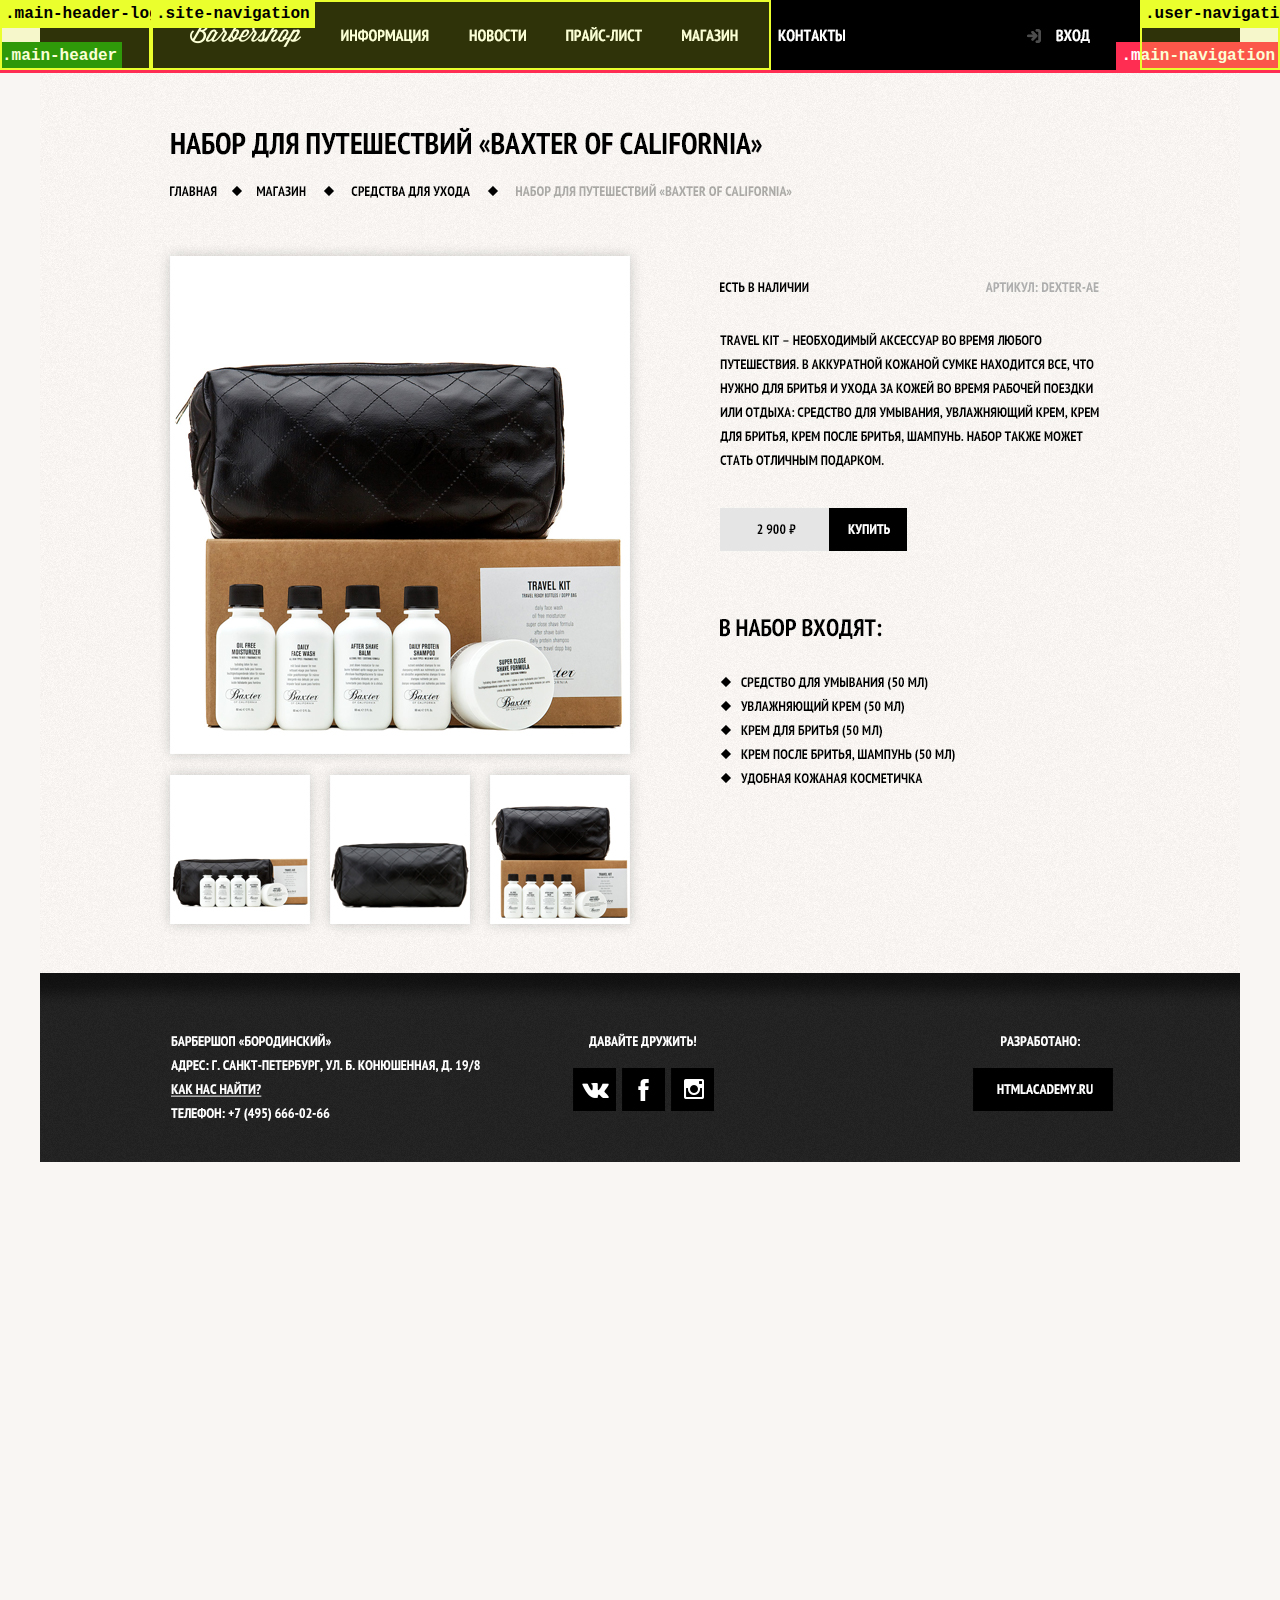
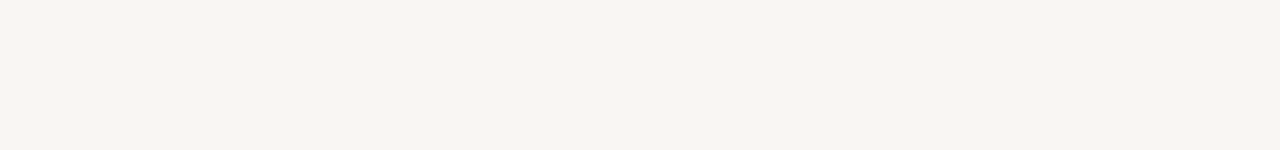
==== catalog-item.html @ 0b2a6f4a "Подготовил страницу товара для построения сетки" ====
<!DOCTYPE html>
<html lang="ru">

<head>
  <meta charset="utf-8">
  <title>Барбершоп «Бородинский»</title>
  <link href="https://fonts.googleapis.com/css?family=PT+Sans+Narrow:400,700&amp;subset=latin,cyrillic" rel="stylesheet">
  <link rel="stylesheet" href="css/normalize.css">
  <link rel="stylesheet" href="css/outline.css">
  <link rel="stylesheet" href="css/style.css">
</head>

<body class="inner-page">
  <header class="main-header">
    <nav class="main-navigation">
      <a class="main-header-logo" href="index.html">
        <!-- <img src="img/logo.svg" alt="Логотип барбершопа «Бородинский»" width="111"
          height="24"> -->
      </a>
      <ul class="site-navigation">
        <!-- <li>
          <a href="info.html">Информация</a>
        </li>
        <li>
          <a href="news.html">Новости</a>
        </li>
        <li>
          <a href="price.html">Прайс-лист</a>
        </li>
        <li class="site-navigation-current">
          <a href="catalog.html">Магазин</a>
        </li>
        <li>
          <a href="contacts.html">Контакты</a>
        </li> -->
      </ul>
      <ul class="user-navigation">
        <!-- <li class="login-link">
          <a class="login-link" href="login.html">Вход</a>
        </li> -->
      </ul>
    </nav>
  </header>

  <!-- <main class="container">
    <h1 class="page-title">
      Набор для путешествий «Baxter of California»
    </h1>

    <ul class="breadcrumbs">
      <li>
        <a href="index.html">Главная</a>
      </li>
      <li>
        <a href="#">Магазин</a>
      </li>
      <li>
        <a href="#">Средства для ухода</a>
      </li>
      <li class="breadcrumbs-current">Набор для путешествий «Baxter of California»</li>
    </ul>

    <section class="product-photos">
      <h2 class="visually-hidden">Изображения товара</h2>
      <p class="product-photo-full">
        <img src="img/product-big.jpg" alt="Фото всего набора" width="460" height="498">
      </p>
      <ul class="product-photo-preview">
        <li>
          <img src="img/product-small-1.jpg" alt="Фото в анфас" width="140" height="149">
        </li>
        <li>
          <img src="img/product-small-2.jpg" alt="Фото в профиль" width="140" height="149">
        </li>
        <li>
          <img src="img/product-small-3.jpg" alt="Фото отдельной части" width="140" height="149">
        </li>
      </ul>
    </section>

    <section class="product-info">
      <h2 class="visually-hidden">Описание товара</h2>
      <p class="product-availability">Есть в наличии</p>
      <p class="product-article">Артикул: Dexter-ae</p>
      <p class="product-text">
        Travel Kit – необходимый аксессуар во время любого путешествия. В аккуратной
        кожаной сумке находится все, что нужно для бритья и ухода за кожей во время
        рабочей поездки или отдыха: средство для умывания, увлажняющий крем, крем
        для бритья, крем после бритья, шампунь. Набор также может стать отличным
        подарком.
      </p>
      <p class="product-price">
        <b>2 900 р</b>
        <a class="button" href="#">Купить</a>
      </p>
      <h3>В набор входят:</h3>
      <ul>
        <li>Средство для умывания (50 мл)</li>
        <li>Увлажняющий крем (50 мл)</li>
        <li>Крем для бритья (50 мл)</li>
        <li>Крем после бритья, шампунь (50 мл)</li>
        <li>Удобная кожаная косметичка</li>
      </ul>
    </section>
  </main> -->

  <!-- <footer class="main-footer">
    <p class="footer-contacts">
      Барбершоп «Бородинский»
      <br> Адрес: г. Санкт-Петербург, Б. Конюшенная, д. 19/8
      <br>
      <a href="map.html">Как нас найти?</a>
      <br> Телефон: +7 (812) 666-02-66
    </p>
    <div class="footer-social">
      <b>Давайте дружить!</b>
      <ul>
        <li>
          <a class="social-button" href="#">Вконтакте</a>
        </li>
        <li>
          <a class="social-button" href="#">Фейсбук</a>
        </li>
        <li>
          <a class="social-button" href="#">Инстаграм</a>
        </li>
      </ul>
    </div>
    <p class="footer-copyright">
      <b>Разработано:</b>
      <a class="button" href="https://htmlacademy.ru">HTML Academy</a>
    </p>
  </footer> -->

  <!-- <section class="modal modal-login">
    <h2>Личный кабинет</h2>
    <p>Введите свой логин и пароль.</p>
    <form class="login-form" action="https://echo.htmlacademy.ru" method="post">
      <p>
        <label class="visually-hidden" for="user-login">Логин</label>
        <input class="login-icon-user" id="user-login" type="text" name="login" placeholder="Логин">
      </p>
      <p>
        <label class="visually-hidden" for="user-password">Пароль</label>
        <input class="login-icon-password" id="user-password" type="password" name="password" placeholder="Пароль">
      </p>
      <p class="login-password-info">
        <label>
          <input class="visually-hidden" type="checkbox" name="remember">
          <span class="checkbox-indicator"></span>
          Запомните меня
        </label>
        <a class="restore" href="#">Я забыл пароль!</a>
      </p>
      <button class="button" type="submit">Войти</button>
    </form>
    <button class="modal-close" type="button">Закрыть</button>
  </section> -->
</body>

</html>
---- css/outline.css ----
/*======================================
 Системное оформление - не изменять
=======================================*/

body {
  padding: 3px;
}

body > *,
body > * > *,
body > * > * > *,
body > * > * > * > *,
body > * > * > * > * > * {
  position: relative;
}

body > *::before,
body > * > *::before,
body > * > * > *::before,
body > * > * > * > *::before,
body > * > * > * > * > *::before {
  content: "";
  position: absolute;

  height: 24px;
  padding: 2px 5px;

  font-weight: bold;
  font-size: 16px;
  line-height: 24px;
  text-transform: lowercase;
  font-family: "Courier New", monotype;
  white-space: nowrap;
}

body > *::before {
  top: -3px;
  left: -3px;
}

body > * > *::before {
  top: -3px;
  left: -3px;
}

body > * > * > *::before {
  top: 0;
  left: 0;
}

body > * > * > * > *::before {
  top: 0;
  left: 0;
}

body > * > * > * > * > *::before {
  top: 0;
  left: 0;
}

body > * {
  background: rgba(0, 128, 0, 0.2);
  box-shadow: 0 0 0 3px green;
}

body > *::before {
  color: white;

  background: green;
}

body > * > * {
  background: rgba(255, 45, 82, 0.2);
  box-shadow: 0 0 0 3px rgb(255, 45, 82);
}

body > * > *::before {
  color: white;

  background: rgb(255, 45, 82);
}

body > * > * > * {
  background: rgba(234, 255, 45, 0.2);
  box-shadow: inset 0 0 0 2px rgb(234, 255, 45);
}

body > * > * > *::before {
  color: black;

  background: rgb(234, 255, 45);
}

body > * > * > * > * {
  background: rgba(0, 0, 255, 0.2);
  box-shadow: inset 0 0 0 2px blue;
}

body > * > * > * > *::before {
  color: white;

  background: blue;
}

body > * > * > * > * > * {
  background: rgba(128, 0, 128, 0.2);
  box-shadow: inset 0 0 0 2px purple;
}

body > * > * > * > * > *::before {
  color: white;

  background: purple;
}

.main-header::before {
  content: ".main-header";
  top: auto;
  bottom: 0;
}

.container::before {
  content: ".container";
}

main.container::before {
  content: ".container";
  top: -28px;
}

.main-header .container::before {
  top: auto;
  bottom: -28px;
}

.main-navigation::before {
  content: ".main-navigation";
  top: auto;
  left: auto;
  bottom: 0;
  right: 0;
}

.main-navigation-wrapper::before {
  content: ".main-navigation-wrapper";
}

.site-navigation::before {
  content: ".site-navigation";
}

.user-navigation::before {
  content: ".user-navigation";
}

.main-header-logo::before {
  content: ".main-header-logo";
}

.features::before {
  content: ".features";
}

.features-list::before {
  content: ".features-list";
}

.feature-item::before {
  content: ".feature-item";
  top: auto;
  bottom: 0;
}

.index-columns::before {
  content: ".index-columns";
}

.news::before {
  content: ".news";
}

.gallery::before {
  content: ".gallery";
}

.contacts::before {
  content: ".contacts";
}

.appointment::before {
  content: ".appointment";
}

.main-footer::before {
  content: ".main-footer";
}

.main-footer .container::before {
  top: -28px;
}

.footer-contacts::before {
  content: ".footer-contacts";
}

.footer-social::before {
  content: ".footer-social";
}

.footer-copyright::before {
  content: ".footer-copyright";
}

.breadcrumbs::before {
  content: ".breadcrumbs";
}

.page-title::before {
  content: ".page-title";
}

.catalog-columns::before {
  content: ".catalog-columns";
  top: -28px;
}

.filters::before {
  content: ".filters";
}

.catalog::before {
  content: '.catalog';
}

.catalog-list::before {
  content: ".catalog-list";
}

.catalog-item::before {
  content: ".catalog-item";
  top: auto;
  bottom: 0;
}

.pagination-list::before {
  content: ".pagination-list";
}

.product-photos::before {
  content: ".product-photos";
}

.product-info::before {
  content: ".product-info";
}
---- css/style.css ----
/* 1 базовая стилизация */

/* 1.1 общие стили */

body {
  margin: 0;
  padding: 0;

  font-weight: 700;
  font-size: 14px;
  line-height: 24px;
  font-family: "PT Sans Narrow", Arial, sans-serif;
  color: #ffffff;
  text-transform: uppercase;

  background-color: #000000;
  background-image: url("../img/bg-index.jpg");
  background-repeat: no-repeat;
  background-position: top center;
}

.inner-page {
  color: #000000;

  background-color: #f9f6f3;
  background-image: url("../img/bg-section.jpg");
  background-repeat: repeat;
  background-position: 0 0;
}

a {
  text-decoration: none;
}

.button {
  font: inherit;
  vertical-align: middle;
  text-align: center;
  color: #ffffff;
  text-transform: uppercase;

  background-color: #000000;
  border: none;
  cursor: pointer;
}

.button:hover,
.button:focus,
.button:active {
  background-color: #663d15;
}

/* 1.2 базовая стилизация шапки */

.main-header {
  background-color: transparent;
  background-image: linear-gradient(to bottom, #000000 70px, transparent 70px);
}

.inner-page .main-header {
  background-color: #000000;
  background-image: none;
}

.main-navigation {
  font-size: 16px;
  line-height: 20px;
  color: #ffffff;

  background-color: #000000;
}

.site-navigation,
.user-navigation {
  list-style: none;
}

.site-navigation a,
.user-navigation a {
  color: #ffffff;
}

.site-navigation a:hover,
.site-navigation a:focus,
.user-navigation a:hover,
.user-navigation a:focus {
  background-color: #242424;
}

/* 1.3 базовая стилизация раздела преимуществ */

.features-list {
  list-style: none;
}

.feature-item {
  text-align: center;
}

.feature-item h3 {
  font-size: 30px;
  line-height: 42px;
}

/* 1.4 базовая стилизация разделов "Новости", "Фотогалерея", "Контакты" и "Записаться" */

.index-columns {
  color: #000000;

  background-color: #f8f5f2;
  background-image: url("../img/bg-section.jpg");
  background-repeat: repeat;
  background-position: 0 0;
}

.index-columns h2 {
  font-size: 30px;
  line-height: 42px;
}

/* 1.4.1 базовая стилизация раздела "Новости" */

.news-list {
  list-style: none;
}

.news-item time {
  text-transform: none;
}

/* 1.4.2 базовая стилизация раздела "Фотогалерея" */

.gallery-content {
  background-color: #e5e5e5;
  border: 7px solid #ffffff;
}

/* 1.4.3 базовая стилизация раздела "Записаться" */

.appointment-item input {
  font: inherit;

  background-color: transparent;
  border: 2px solid #000000;
}

.appointment-item input:focus {
  border-color: #663d15;
}

/* 1.5 базовая стилизация подвала */

.main-footer {
  color: #ffffff;

  background-color: #212121;
  background-image: url("../img/bg-footer.jpg");
  background-repeat: repeat;
  background-position: 0 0;
}

.footer-contacts a {
  color: #ffffff;
  text-decoration: underline;
}

.footer-contacts a:hover,
.footer-contacts a:focus {
  text-decoration: none;
}

.footer-social {
  text-align: center;
}

.footer-social ul {
  list-style: none;
}

.social-button {
  color: #ffffff;
}

.footer-copyright {
  text-align: center;
}

.footer-copyright .button:hover,
.footer-copyright .button:focus {
  color: #000000;

  background-color: #ffffff;
}

/* 1.6 базовая стилизация модального окна */

.modal {
  color: #000000;

  background-color: #f8f3f0;
  background-image: url("../img/bg-section.jpg");
  background-repeat: repeat;
  background-position: 0 0;
}

.modal h2 {
  font-size: 30px;
  line-height: 42px;
}

.login-form input[type="text"],
.login-form input[type="password"] {
  font: inherit;
  color: #000000;
  text-transform: uppercase;

  background-color: #f9f6f3;
  border: 2px solid #000000;
}

.login-form input[type="text"]:focus,
.login-form input[type="password"]:focus {
  border-color: #663d15;
}

.login-checkbox:hover,
.login-checkbox:focus {
  color: #663d15;
}

.restore {
  color: #000000;
  text-decoration: underline;
}

.restore:hover,
.restore:focus {
  text-decoration: none;
}

/* 1.7 базовая стилизация страницы каталога */

/* 1.7.1 базовая стилизация заголовка */

.page-title {
  font-size: 30px;
  line-height: 42px;
}

/* 1.7.2 базовая стилизация хлебных крошек */

.breadcrumbs {
  list-style: none;
}

.breadcrumbs a {
  color: #000000;
}

.breadcrumbs a:hover,
.breadcrumbs a:focus {
  text-decoration: underline;
}

.breadcrumbs-current {
  color: #aba9a7;
}

/* 1.7.3 базовая стилизация фильтра товаров */

.filters-form fieldset {
  border: none;
}

.filters-form legend {
  font-size: 24px;
  line-height: 30px;
}

.filters-form ul {
  list-style: none;
  line-height: 18px;
}

.filter-input:hover + label,
.filter-input:focus + label {
  color: #663d15;
}

.filter-input:disabled + label {
  color: #000000;

  opacity: 0.5;
}

/* 1.7.4 базовая стилизация карточек каталога */

.catalog-list {
  list-style: none;
}

.catalog-item {
  background-color: #f8f8f8;
  box-shadow: 0 0 15px rgba(0, 0, 0, 0.2);
}

.catalog-item:hover {
  box-shadow: 0 0 15px rgba(0, 0, 0, 0.1);
}

.catalog-item a {
  color: #000000;
}

.catalog-item h3 {
  font-size: 14px;
  line-height: 18px;
}

.catalog-category {
  text-transform: none;
}

.catalog-item-price b {
  font-size: 14px;
  line-height: 20px;
  text-align: center;

  background-color: #e5e5e5;
}

.catalog-item-price .button {
  line-height: 20px;
  color: #ffffff;
}

/* 1.7.5 базовая стилизация счетчика страниц */

.pagination-list {
  list-style: none;
}

.pagination-item a {
  color: #ffffff;

  background-color: #000000;
}

.pagination-item a:hover,
.pagination-item a:focus,
.pagination-item a:active {
  background-color: #663d15;
}

.pagination-item-current a {
  color: #000000;

  background-color: #ffffff;
}

.pagination-item-current a:hover,
.pagination-item-current a:focus,
.pagination-item-current a:active {
  color: #000000;

  background-color: #ffffff;
}

/* 1.8 базовая стилизация страницы товара */

.product-photo-preview {
	list-style: none;
}

.product-photo-preview li {
	box-shadow: 0 0 15px rgba(0, 0, 0, 0.2);
}

.product-photo-full {
	box-shadow: 0 0 15px rgba(0, 0, 0, 0.2);
}

.product-article {
	text-align: right;
	color: #aeaeae;
}

.product-price b {
	line-height: 20px;
	text-align: center;
	background-color: #e5e5e5;
}

.product-info h3 {
	font-size: 24px;
	line-height: 30px;
}

.product-info ul {
	list-style: none;
}

/* 2 сетка */

/* 2.1 вспомогательные стили */

html,
body {
  /* min-width: 1122px; */
  min-height: 1750px;
}

body {
  /* временно для сетки */
  background-image: url("../img/barbershop-index.jpg");
  background-position: top center;
  background-repeat: no-repeat;
}

.inner-page {
  /* временно для сетки */
  background-image: url("../img/barbershop-item.jpg");
  background-position: top center;
  background-repeat: no-repeat;
}

.container {
  width: 940px;
  margin: 0 auto;
  padding: 0 10px;
}

/* 2.2 сетка шапки */

.main-header {
  margin-bottom: 75px;

  /* временно для сетки */
  min-height: 285px;
}

.inner-page .main-header {
  margin-bottom: 50px;

  /* временно для сетки */
  min-height: 70px;
  background-color: transparent;
}

.main-navigation {
  background-color: transparent;
  display: flex;
  flex-wrap: wrap;
  justify-content: center;
  align-items: flex-start;
  align-content: space-between;
  /* временно для сетки */
  min-height: 285px;
}

.inner-page .main-navigation {
  flex-wrap: nowrap;
  /* временно для сетки */
  min-height: 70px;
}

.main-header-logo {
  width: 368px;
  height: 153px;
  order: 1;
}

.inner-page .main-header-logo {
  width: 111px;
  height: 24px;
  padding: 23px 20px;
  order: 0;
}

.site-navigation {
  width: 620px;
  margin: 0;
  padding: 0;
  margin-right: auto;
  /* временно для сетки */
  min-height: 70px;
}

.user-navigation {
  width: 140px;
  margin: 0;
  padding: 0;
  /* временно для сетки */
  min-height: 70px;
}

/* 2.3 сетка раздела преимуществ */

.features {
  margin-bottom: 80px;
}

.features-list {
  display: flex;
  justify-content: space-between;
  margin: 0;
  padding: 0;
}

.feature-item {
  width: 300px;
  /* временно для сетки */
  min-height: 170px;
}

/* 2.4 сетка разделов "Новости", "Фотогалерея", "Контакты" и "Записаться" */

.index-columns {
  display: flex;
  justify-content: space-between;
  padding: 50px 80px;
  margin-bottom: 35px;
  /* временно для сетки */
  background-image: none;
  background-color: transparent;
}

.news {
  width: 380px;
  /* временно для сетки */
  min-height: 315px;
}

.gallery {
  width: 300px;
  /* временно для сетки */
  min-height: 315px;
}

.contacts {
  width: 380px;
  /* временно для сетки */
  min-height: 295px;
}

.appointment {
  width: 300px;
  /* временно для сетки */
  min-height: 340px;
}

/* 2.5 сетка подвала */

.main-footer {
  margin-top: 65px;
  padding-top: 60px;
  padding-bottom: 30px;
  display: flex;
  align-items: flex-start;

  /* временно для сетки */
  background: none;
}

.inner-page .main-footer {
  margin-top: 45px;
}

.footer-contacts {
  margin: 0;
  margin-left: auto;
  width: 320px;

  /* временно для сетки */
  min-height: 100px;
}

.footer-social {
  width: 145px;
  margin-left: 80px;
  margin-right: 245px;

  /* временно для сетки */
  min-height: 100px;
}

.footer-copyright {
  width: 150px;
  margin: 0;
  margin-right: auto;

  /* временно для сетки */
  min-height: 100px;
}

/* 2.7 сетка страницы каталога */

/* 2.7.1 сетка заголовка */

.page-title {
  margin: 0;
  margin-bottom: 15px;
  padding: 0;

  /* временно для сетки */
  min-height: 42px;
}

/* 2.7.2 сетка хлебных крошек */

.breadcrumbs {
  margin: 0;
  margin-bottom: 50px;
  padding: 0;

  /* временно для сетки */
  min-height: 24px;
}

/* 2.7.3 сетка фильтра товаров */

.catalog-columns {
  display: flex;
  justify-content: space-between;
}

.filters {
  width: 180px;

  /* временно для сетки */
  min-height: 687px;
}

/* 2.7.4 сетка каталога товаров */

.catalog {
  width: 700px;

  /* временно для сетки */
  min-height: 687px;
}

.catalog-list {
  display: flex;
  flex-wrap: wrap;
  margin: 0;
  margin-bottom: 30px;
  padding: 0;
}

.catalog-item {
  width: 220px;
  margin-bottom: 20px;
  margin-right: 20px;

  /* временно для сетки */
  min-height: 285px;
  background-color: transparent;
  box-shadow: inset 0 0 0 2px purple;
}

.catalog-item:nth-child(3n) {
  margin-right: 0;
}

/* 2.7.5 базовая стилизация счетчика страниц */

.pagination-list {
  margin: 0;
  padding: 0;

  /* временно для сетки */
  min-height: 47px;
}
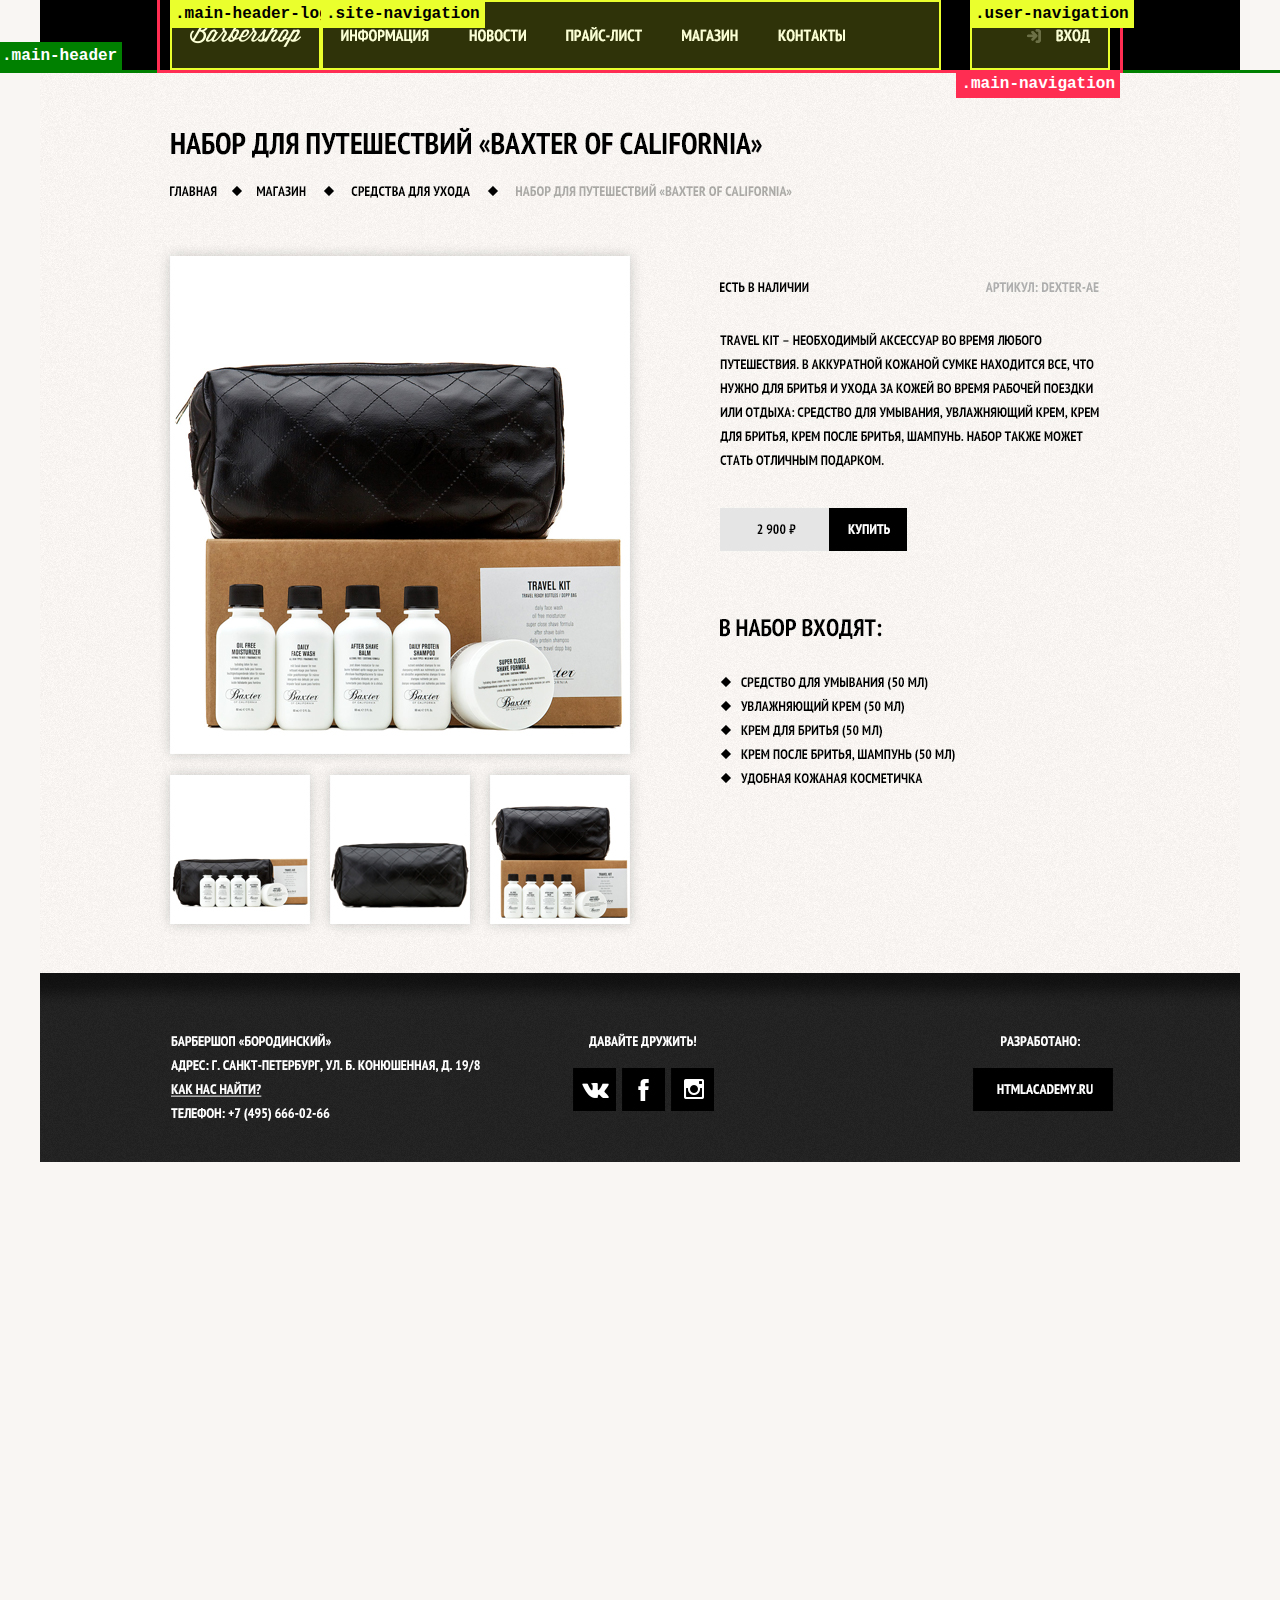
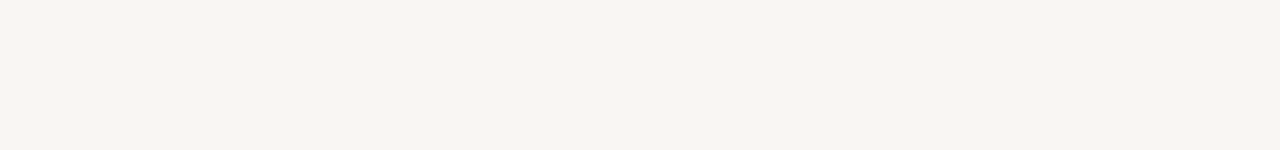
==== commit 728da999: "Добавил центровщик в шапку страницы товара" ====
--- a/catalog-item.html
+++ b/catalog-item.html
@@ -12,7 +12,7 @@
 
 <body class="inner-page">
   <header class="main-header">
-    <nav class="main-navigation">
+    <nav class="main-navigation container">
       <a class="main-header-logo" href="index.html">
         <!-- <img src="img/logo.svg" alt="Логотип барбершопа «Бородинский»" width="111"
           height="24"> -->
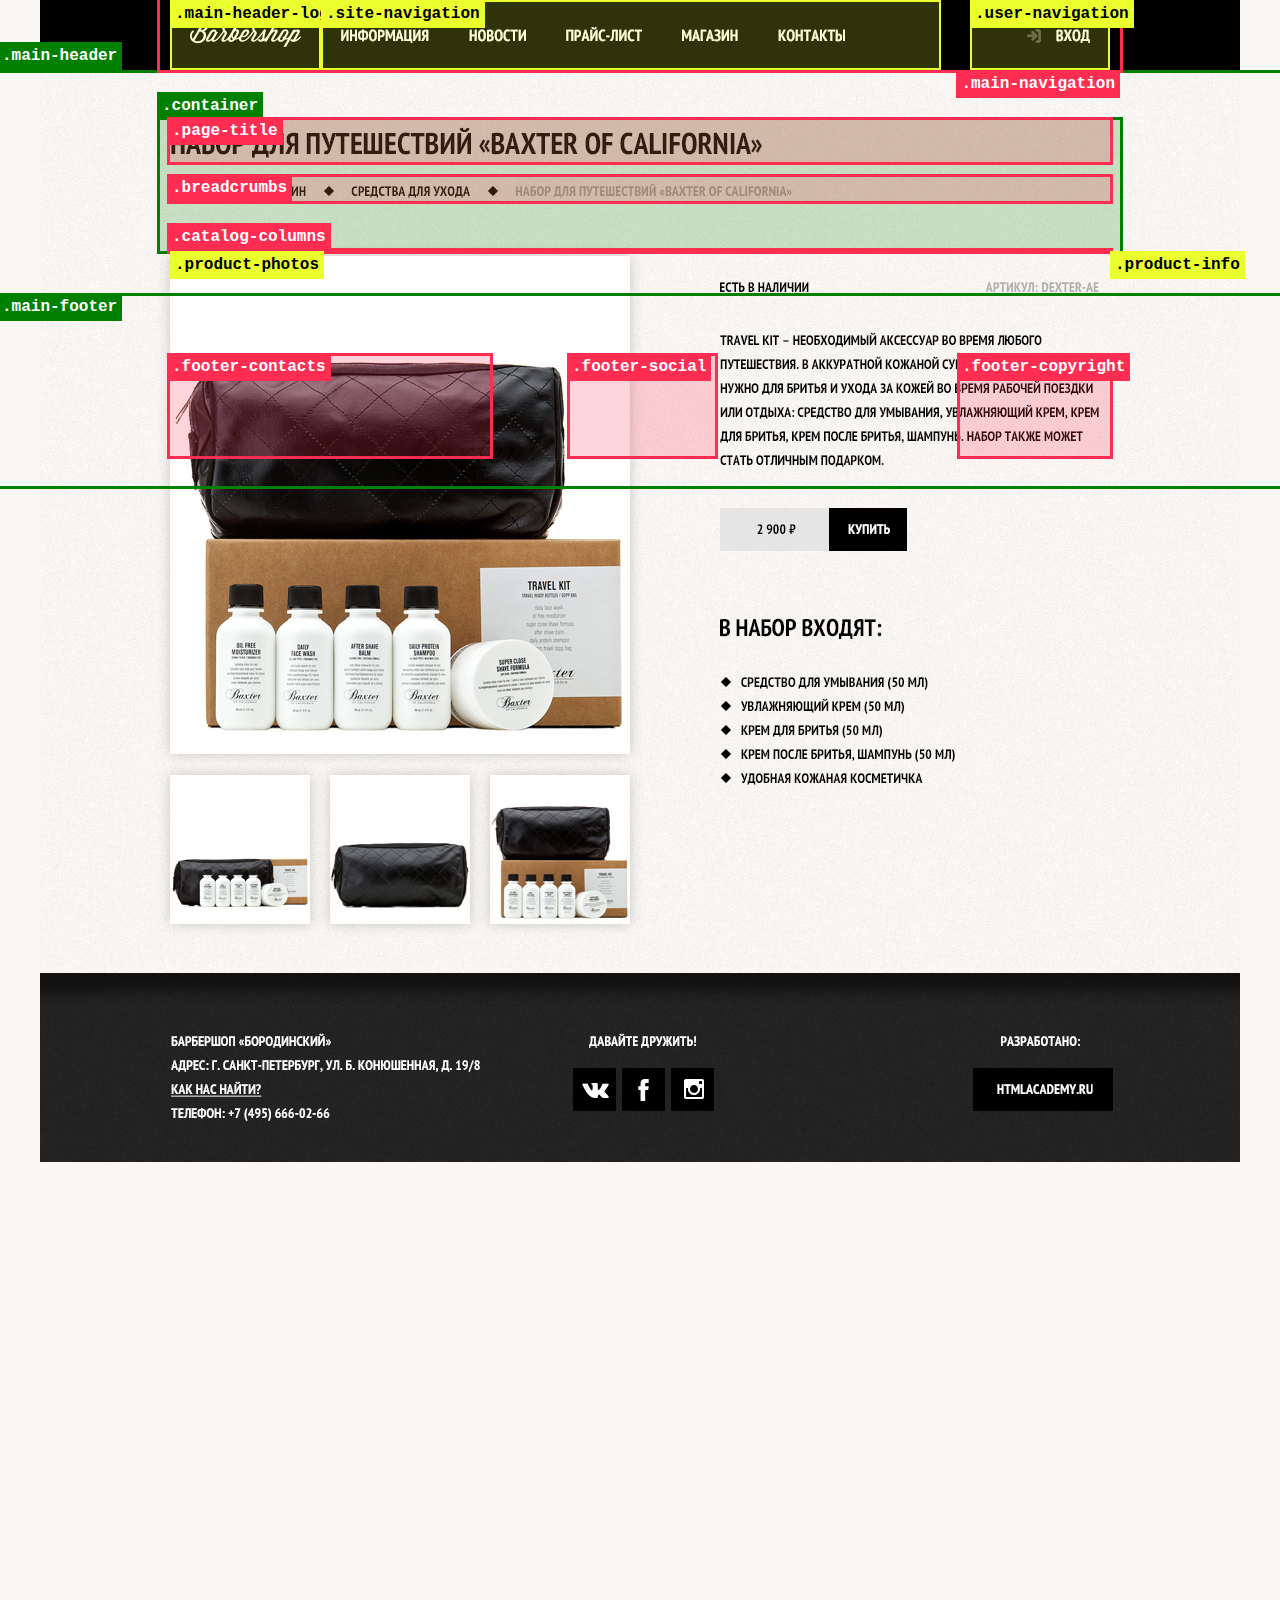
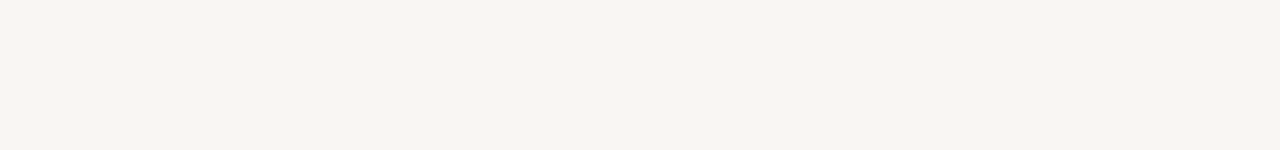
==== commit d894a444: "Оставил в разметке страницы товара сеточные блоки" ====
--- a/catalog-item.html
+++ b/catalog-item.html
@@ -42,13 +42,13 @@
     </nav>
   </header>
 
-  <!-- <main class="container">
+  <main class="container">
     <h1 class="page-title">
-      Набор для путешествий «Baxter of California»
+      <!-- Набор для путешествий «Baxter of California» -->
     </h1>
 
     <ul class="breadcrumbs">
-      <li>
+      <!-- <li>
         <a href="index.html">Главная</a>
       </li>
       <li>
@@ -57,63 +57,65 @@
       <li>
         <a href="#">Средства для ухода</a>
       </li>
-      <li class="breadcrumbs-current">Набор для путешествий «Baxter of California»</li>
+      <li class="breadcrumbs-current">Набор для путешествий «Baxter of California»</li> -->
     </ul>
 
-    <section class="product-photos">
-      <h2 class="visually-hidden">Изображения товара</h2>
-      <p class="product-photo-full">
-        <img src="img/product-big.jpg" alt="Фото всего набора" width="460" height="498">
-      </p>
-      <ul class="product-photo-preview">
-        <li>
-          <img src="img/product-small-1.jpg" alt="Фото в анфас" width="140" height="149">
-        </li>
-        <li>
-          <img src="img/product-small-2.jpg" alt="Фото в профиль" width="140" height="149">
-        </li>
-        <li>
-          <img src="img/product-small-3.jpg" alt="Фото отдельной части" width="140" height="149">
-        </li>
-      </ul>
-    </section>
+    <div class="catalog-columns">
+      <section class="product-photos">
+        <!-- <h2 class="visually-hidden">Изображения товара</h2>
+        <p class="product-photo-full">
+          <img src="img/product-big.jpg" alt="Фото всего набора" width="460" height="498">
+        </p>
+        <ul class="product-photo-preview">
+          <li>
+            <img src="img/product-small-1.jpg" alt="Фото в анфас" width="140" height="149">
+          </li>
+          <li>
+            <img src="img/product-small-2.jpg" alt="Фото в профиль" width="140" height="149">
+          </li>
+          <li>
+            <img src="img/product-small-3.jpg" alt="Фото отдельной части" width="140" height="149">
+          </li>
+        </ul> -->
+      </section>
 
-    <section class="product-info">
-      <h2 class="visually-hidden">Описание товара</h2>
-      <p class="product-availability">Есть в наличии</p>
-      <p class="product-article">Артикул: Dexter-ae</p>
-      <p class="product-text">
-        Travel Kit – необходимый аксессуар во время любого путешествия. В аккуратной
-        кожаной сумке находится все, что нужно для бритья и ухода за кожей во время
-        рабочей поездки или отдыха: средство для умывания, увлажняющий крем, крем
-        для бритья, крем после бритья, шампунь. Набор также может стать отличным
-        подарком.
-      </p>
-      <p class="product-price">
-        <b>2 900 р</b>
-        <a class="button" href="#">Купить</a>
-      </p>
-      <h3>В набор входят:</h3>
-      <ul>
-        <li>Средство для умывания (50 мл)</li>
-        <li>Увлажняющий крем (50 мл)</li>
-        <li>Крем для бритья (50 мл)</li>
-        <li>Крем после бритья, шампунь (50 мл)</li>
-        <li>Удобная кожаная косметичка</li>
-      </ul>
-    </section>
-  </main> -->
+      <section class="product-info">
+        <!-- <h2 class="visually-hidden">Описание товара</h2>
+        <p class="product-availability">Есть в наличии</p>
+        <p class="product-article">Артикул: Dexter-ae</p>
+        <p class="product-text">
+          Travel Kit – необходимый аксессуар во время любого путешествия. В аккуратной
+          кожаной сумке находится все, что нужно для бритья и ухода за кожей во время
+          рабочей поездки или отдыха: средство для умывания, увлажняющий крем, крем
+          для бритья, крем после бритья, шампунь. Набор также может стать отличным
+          подарком.
+        </p>
+        <p class="product-price">
+          <b>2 900 р</b>
+          <a class="button" href="#">Купить</a>
+        </p>
+        <h3>В набор входят:</h3>
+        <ul>
+          <li>Средство для умывания (50 мл)</li>
+          <li>Увлажняющий крем (50 мл)</li>
+          <li>Крем для бритья (50 мл)</li>
+          <li>Крем после бритья, шампунь (50 мл)</li>
+          <li>Удобная кожаная косметичка</li>
+        </ul> -->
+      </section>
+    </div>
+  </main>
 
-  <!-- <footer class="main-footer">
+  <footer class="main-footer">
     <p class="footer-contacts">
-      Барбершоп «Бородинский»
+      <!-- Барбершоп «Бородинский»
       <br> Адрес: г. Санкт-Петербург, Б. Конюшенная, д. 19/8
       <br>
       <a href="map.html">Как нас найти?</a>
-      <br> Телефон: +7 (812) 666-02-66
+      <br> Телефон: +7 (812) 666-02-66 -->
     </p>
     <div class="footer-social">
-      <b>Давайте дружить!</b>
+      <!-- <b>Давайте дружить!</b>
       <ul>
         <li>
           <a class="social-button" href="#">Вконтакте</a>
@@ -124,13 +126,13 @@
         <li>
           <a class="social-button" href="#">Инстаграм</a>
         </li>
-      </ul>
+      </ul> -->
     </div>
     <p class="footer-copyright">
-      <b>Разработано:</b>
-      <a class="button" href="https://htmlacademy.ru">HTML Academy</a>
+      <!-- <b>Разработано:</b>
+      <a class="button" href="https://htmlacademy.ru">HTML Academy</a> -->
     </p>
-  </footer> -->
+  </footer>
 
   <!-- <section class="modal modal-login">
     <h2>Личный кабинет</h2>
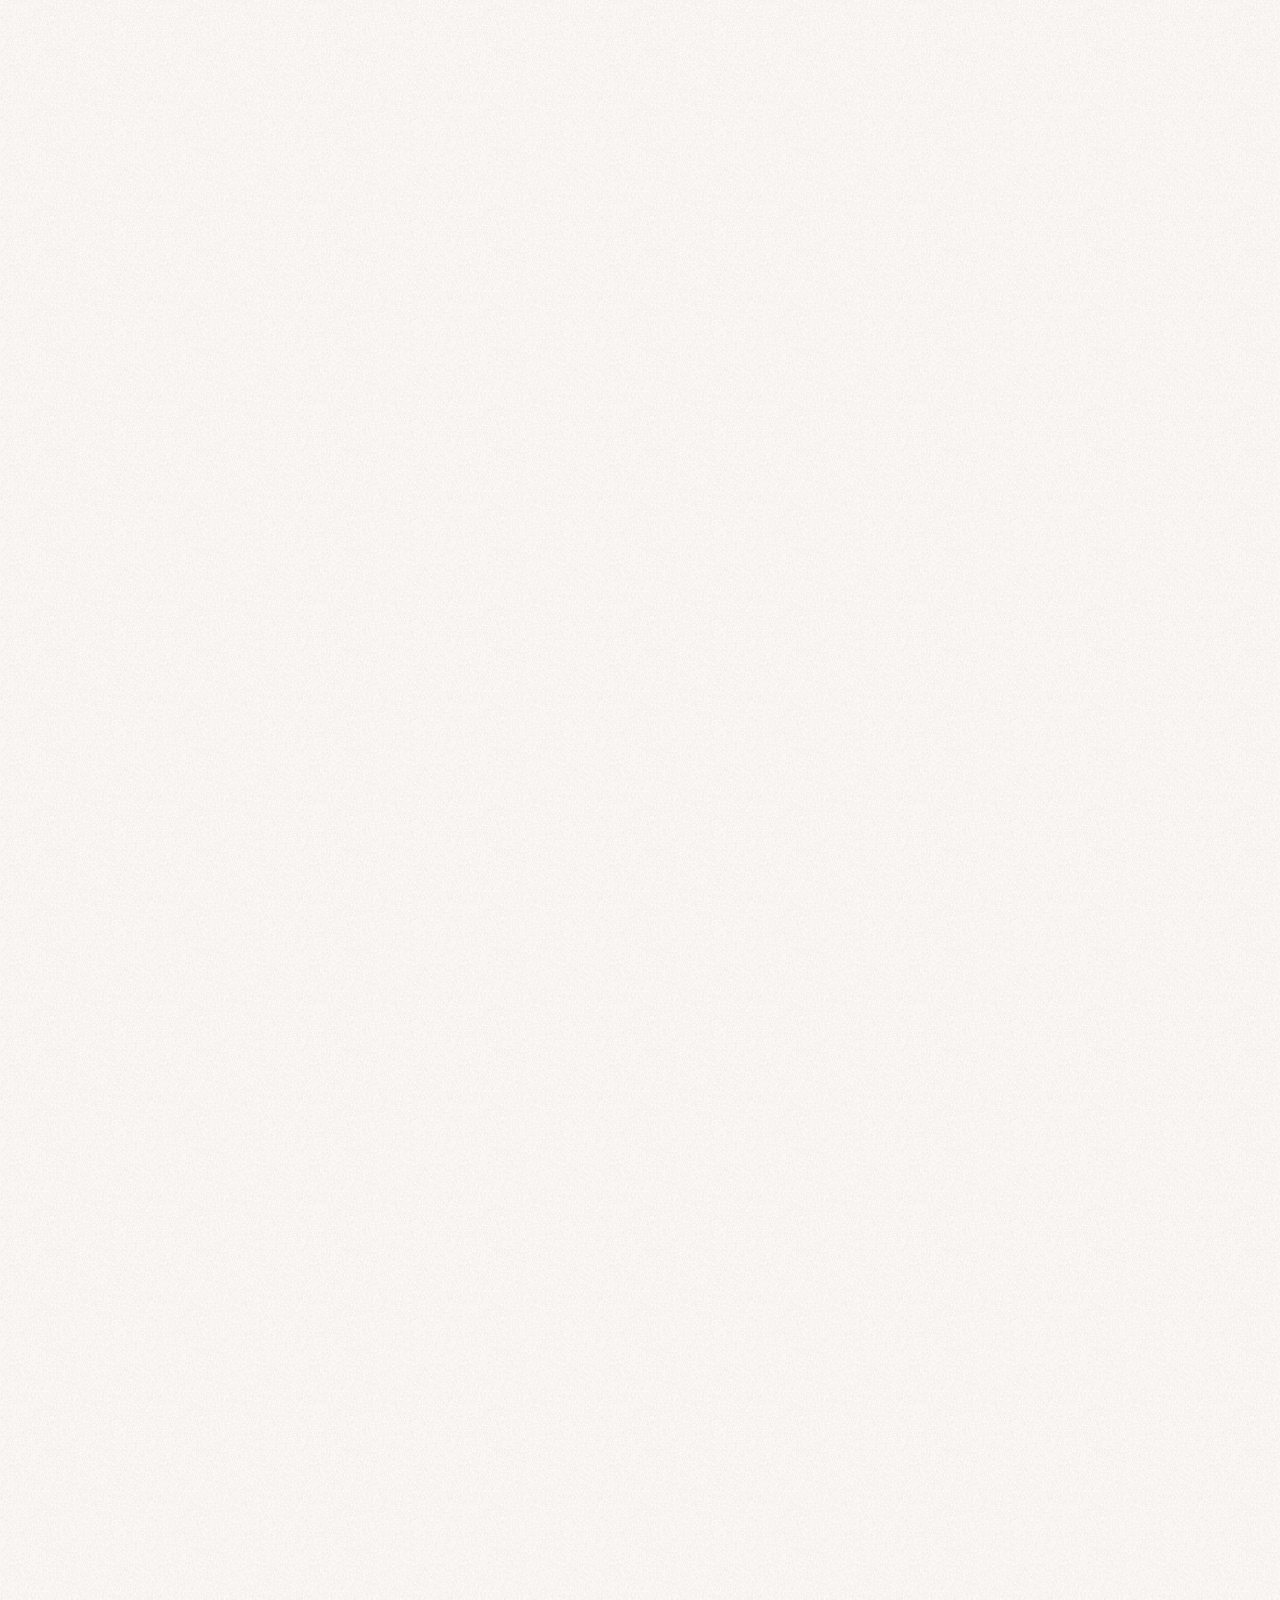
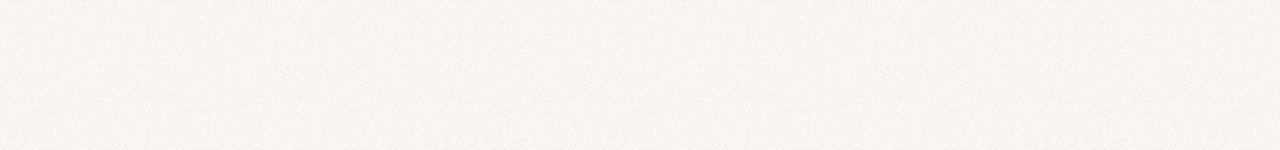
==== commit d0000d84: "Убрал подсветку и вспомогательные фоны" ====
--- a/catalog-item.html
+++ b/catalog-item.html
@@ -6,7 +6,6 @@
   <title>Барбершоп «Бородинский»</title>
   <link href="https://fonts.googleapis.com/css?family=PT+Sans+Narrow:400,700&amp;subset=latin,cyrillic" rel="stylesheet">
   <link rel="stylesheet" href="css/normalize.css">
-  <link rel="stylesheet" href="css/outline.css">
   <link rel="stylesheet" href="css/style.css">
 </head>
 
--- a/css/style.css
+++ b/css/style.css
@@ -408,20 +408,6 @@
 body {
   /* min-width: 1122px; */
   min-height: 1750px;
-}
-
-body {
-  /* временно для сетки */
-  background-image: url("../img/barbershop-index.jpg");
-  background-position: top center;
-  background-repeat: no-repeat;
-}
-
-.inner-page {
-  /* временно для сетки */
-  background-image: url("../img/barbershop-item.jpg");
-  background-position: top center;
-  background-repeat: no-repeat;
 }
 
 .container {
@@ -673,3 +659,19 @@
   min-height: 47px;
 }
 
+/* 2.8 сетка страницы товара */
+
+.product-photos {
+  width: 460px;
+
+  /* временно для сетки */
+  min-height: 677px;
+}
+
+.product-info {
+  width: 390px;
+
+  /* временно для сетки */
+  min-height: 677px;
+}
+
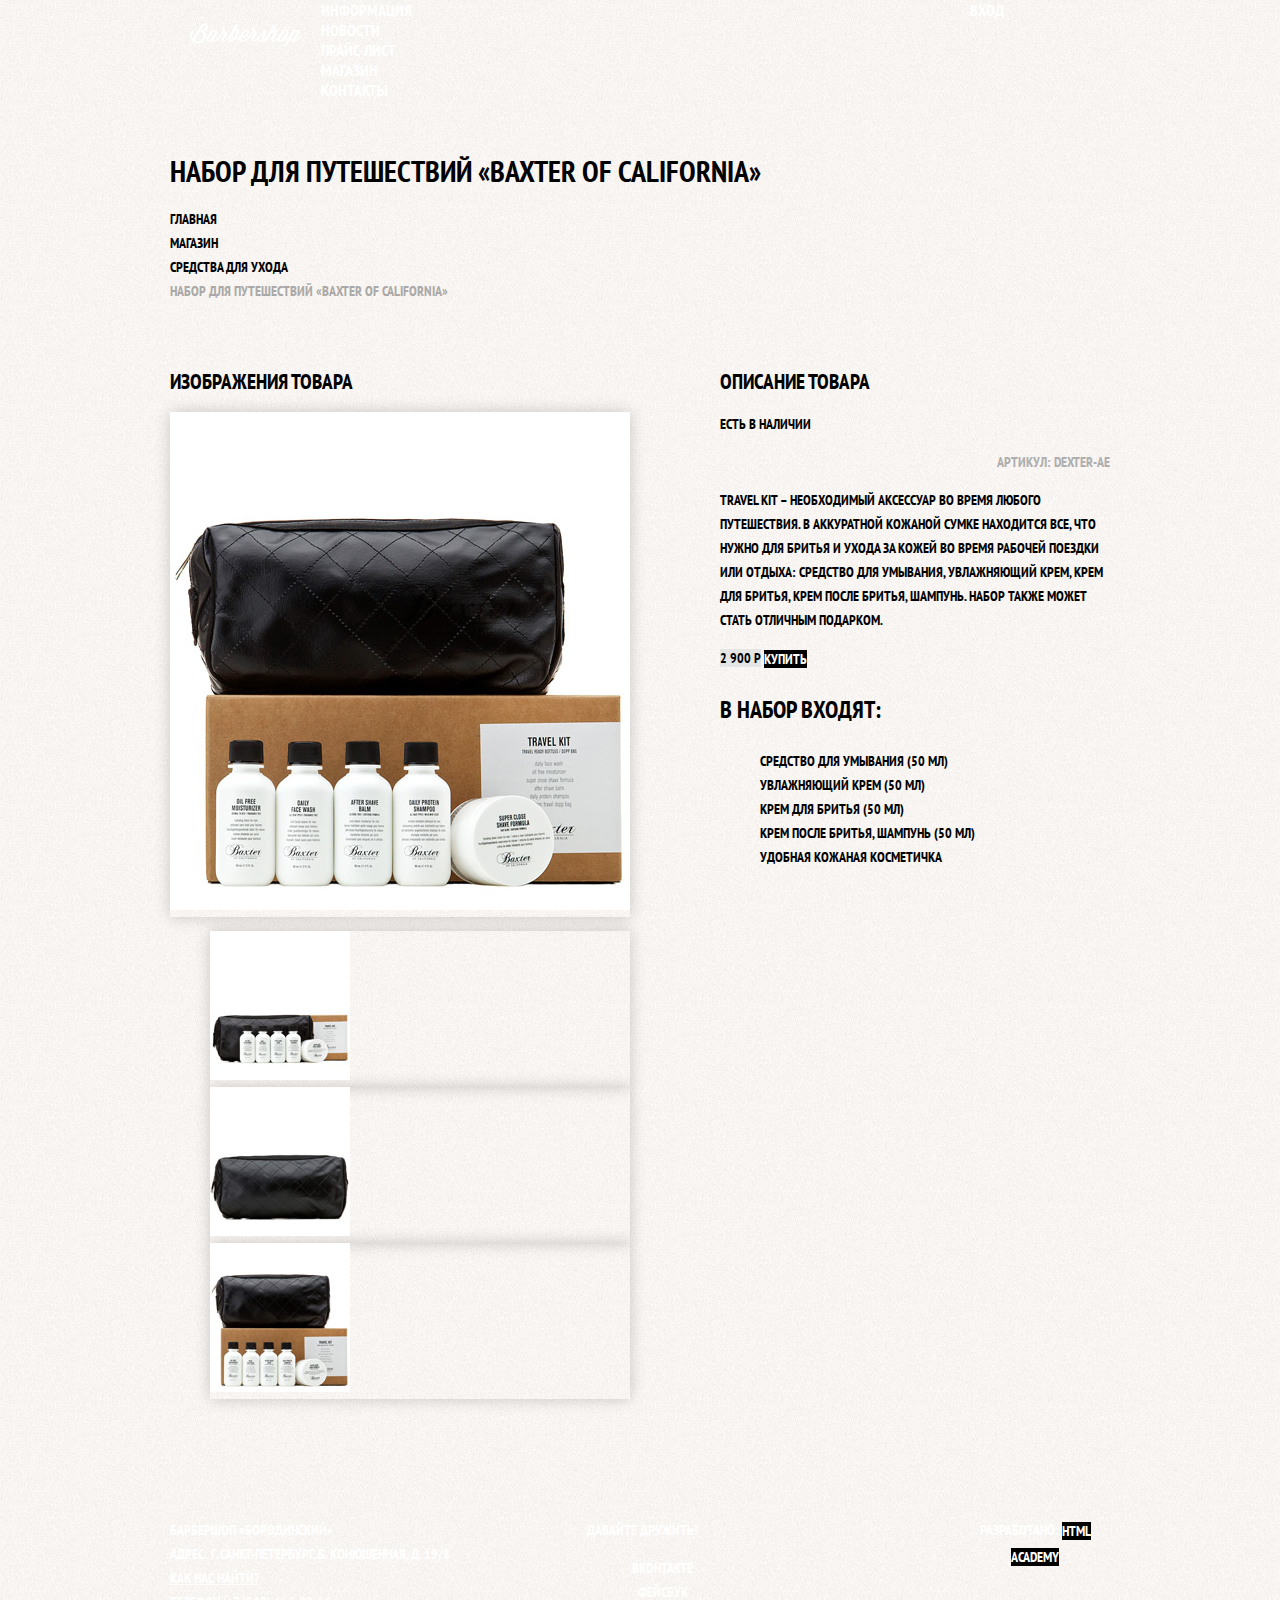
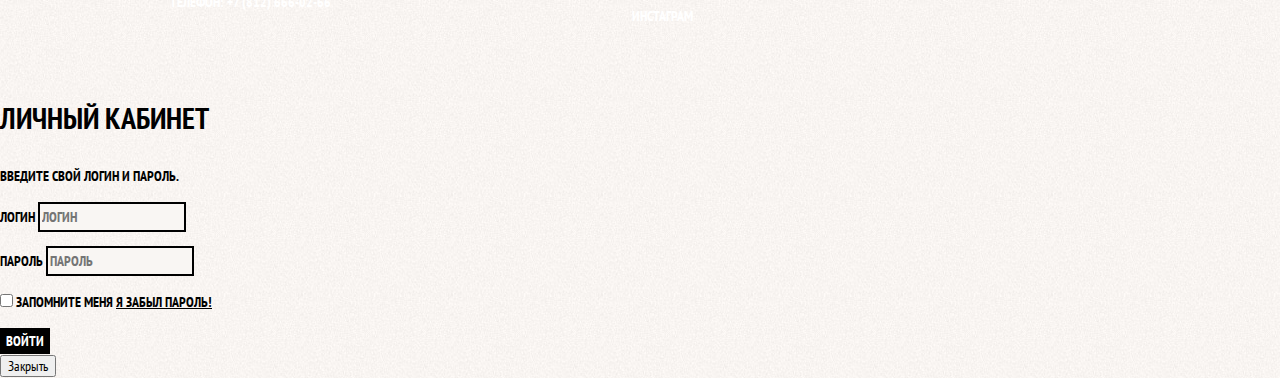
==== commit d09db1d1: "Вернул контент на все страницы" ====
--- a/catalog-item.html
+++ b/catalog-item.html
@@ -13,11 +13,11 @@
   <header class="main-header">
     <nav class="main-navigation container">
       <a class="main-header-logo" href="index.html">
-        <!-- <img src="img/logo.svg" alt="Логотип барбершопа «Бородинский»" width="111"
-          height="24"> -->
+        <img src="img/logo.svg" alt="Логотип барбершопа «Бородинский»" width="111"
+          height="24">
       </a>
       <ul class="site-navigation">
-        <!-- <li>
+        <li>
           <a href="info.html">Информация</a>
         </li>
         <li>
@@ -31,23 +31,23 @@
         </li>
         <li>
           <a href="contacts.html">Контакты</a>
-        </li> -->
+        </li>
       </ul>
       <ul class="user-navigation">
-        <!-- <li class="login-link">
+        <li class="login-link">
           <a class="login-link" href="login.html">Вход</a>
-        </li> -->
+        </li>
       </ul>
     </nav>
   </header>
 
   <main class="container">
     <h1 class="page-title">
-      <!-- Набор для путешествий «Baxter of California» -->
+      Набор для путешествий «Baxter of California»
     </h1>
 
     <ul class="breadcrumbs">
-      <!-- <li>
+      <li>
         <a href="index.html">Главная</a>
       </li>
       <li>
@@ -56,12 +56,12 @@
       <li>
         <a href="#">Средства для ухода</a>
       </li>
-      <li class="breadcrumbs-current">Набор для путешествий «Baxter of California»</li> -->
+      <li class="breadcrumbs-current">Набор для путешествий «Baxter of California»</li>
     </ul>
 
     <div class="catalog-columns">
       <section class="product-photos">
-        <!-- <h2 class="visually-hidden">Изображения товара</h2>
+        <h2 class="visually-hidden">Изображения товара</h2>
         <p class="product-photo-full">
           <img src="img/product-big.jpg" alt="Фото всего набора" width="460" height="498">
         </p>
@@ -75,11 +75,11 @@
           <li>
             <img src="img/product-small-3.jpg" alt="Фото отдельной части" width="140" height="149">
           </li>
-        </ul> -->
+        </ul>
       </section>
 
       <section class="product-info">
-        <!-- <h2 class="visually-hidden">Описание товара</h2>
+        <h2 class="visually-hidden">Описание товара</h2>
         <p class="product-availability">Есть в наличии</p>
         <p class="product-article">Артикул: Dexter-ae</p>
         <p class="product-text">
@@ -100,21 +100,21 @@
           <li>Крем для бритья (50 мл)</li>
           <li>Крем после бритья, шампунь (50 мл)</li>
           <li>Удобная кожаная косметичка</li>
-        </ul> -->
+        </ul>
       </section>
     </div>
   </main>
 
   <footer class="main-footer">
     <p class="footer-contacts">
-      <!-- Барбершоп «Бородинский»
+      Барбершоп «Бородинский»
       <br> Адрес: г. Санкт-Петербург, Б. Конюшенная, д. 19/8
       <br>
       <a href="map.html">Как нас найти?</a>
-      <br> Телефон: +7 (812) 666-02-66 -->
+      <br> Телефон: +7 (812) 666-02-66
     </p>
     <div class="footer-social">
-      <!-- <b>Давайте дружить!</b>
+      <b>Давайте дружить!</b>
       <ul>
         <li>
           <a class="social-button" href="#">Вконтакте</a>
@@ -125,15 +125,15 @@
         <li>
           <a class="social-button" href="#">Инстаграм</a>
         </li>
-      </ul> -->
+      </ul>
     </div>
     <p class="footer-copyright">
-      <!-- <b>Разработано:</b>
-      <a class="button" href="https://htmlacademy.ru">HTML Academy</a> -->
+      <b>Разработано:</b>
+      <a class="button" href="https://htmlacademy.ru">HTML Academy</a>
     </p>
   </footer>
 
-  <!-- <section class="modal modal-login">
+  <section class="modal modal-login">
     <h2>Личный кабинет</h2>
     <p>Введите свой логин и пароль.</p>
     <form class="login-form" action="https://echo.htmlacademy.ru" method="post">
@@ -156,7 +156,7 @@
       <button class="button" type="submit">Войти</button>
     </form>
     <button class="modal-close" type="button">Закрыть</button>
-  </section> -->
+  </section>
 </body>
 
 </html>
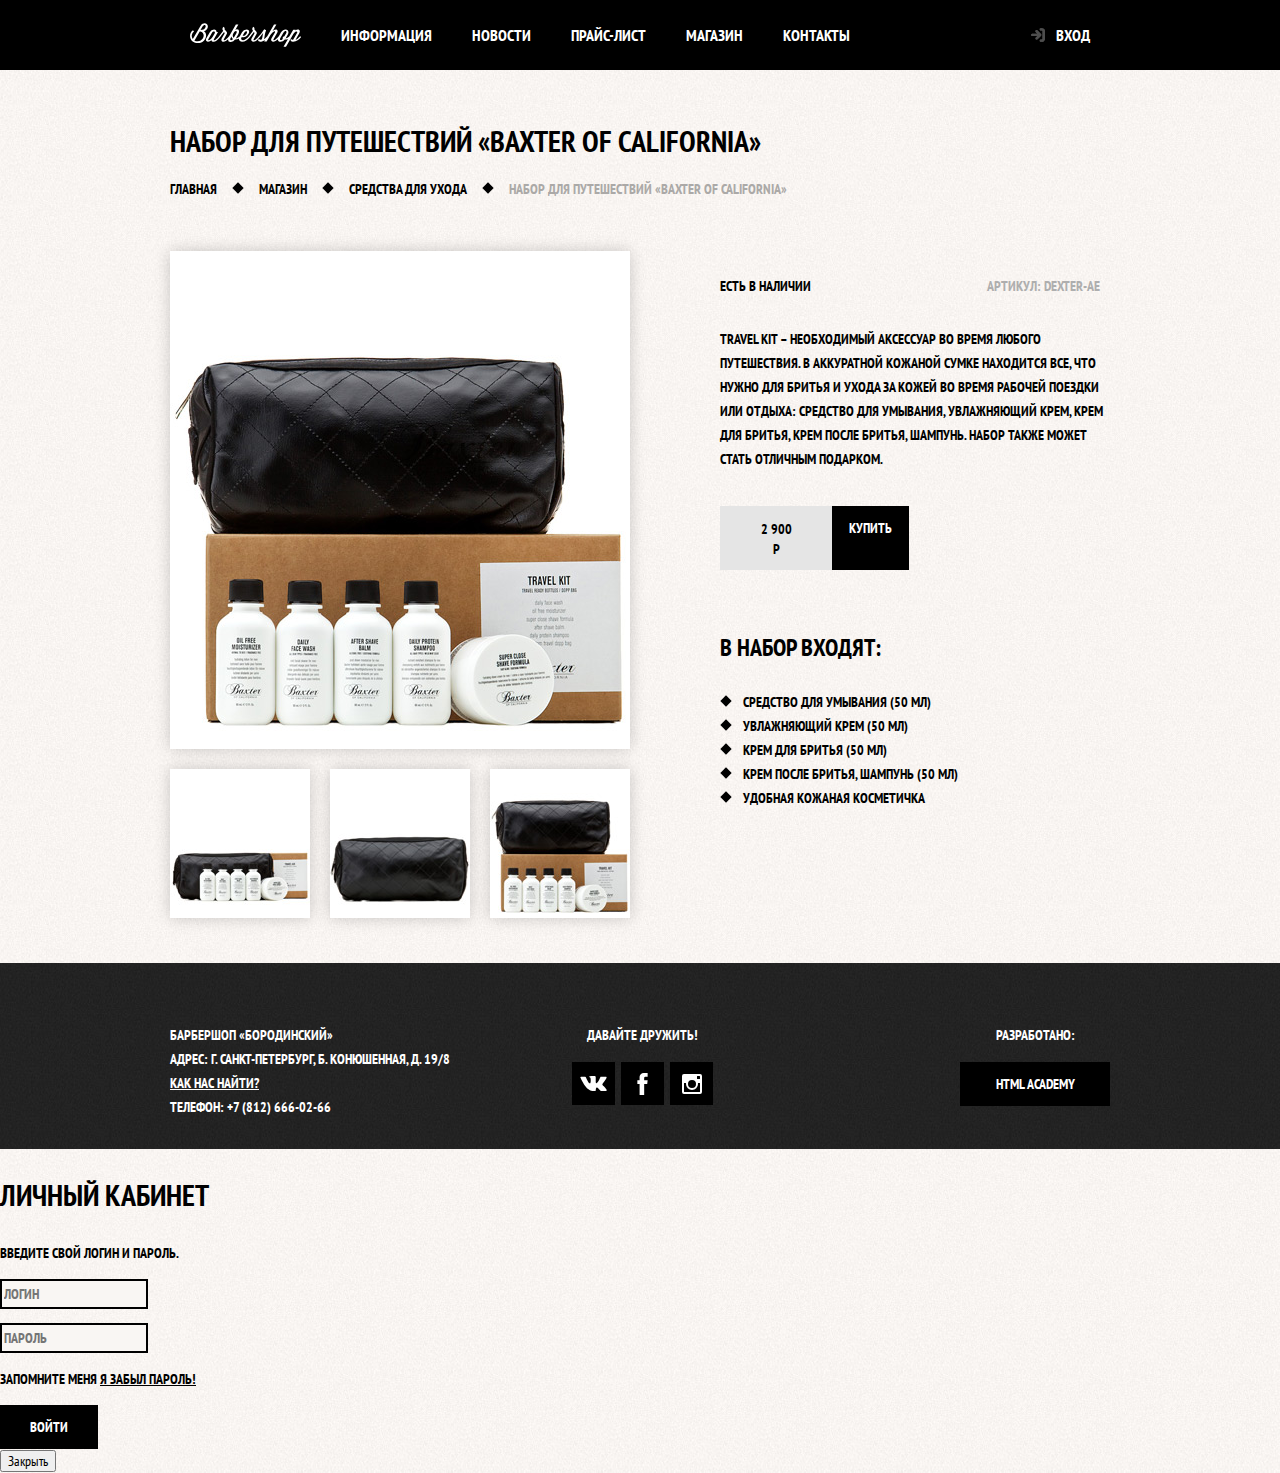
==== commit c3d069b6: "Оформил страницу товара" ====
--- a/catalog-item.html
+++ b/catalog-item.html
@@ -34,7 +34,7 @@
         </li>
       </ul>
       <ul class="user-navigation">
-        <li class="login-link">
+        <li>
           <a class="login-link" href="login.html">Вход</a>
         </li>
       </ul>
@@ -80,8 +80,10 @@
 
       <section class="product-info">
         <h2 class="visually-hidden">Описание товара</h2>
-        <p class="product-availability">Есть в наличии</p>
-        <p class="product-article">Артикул: Dexter-ae</p>
+        <div class="product-description">
+          <p class="product-availability">Есть в наличии</p>
+          <p class="product-article">Артикул: Dexter-ae</p>
+        </div>
         <p class="product-text">
           Travel Kit – необходимый аксессуар во время любого путешествия. В аккуратной
           кожаной сумке находится все, что нужно для бритья и ухода за кожей во время
@@ -116,16 +118,25 @@
     <div class="footer-social">
       <b>Давайте дружить!</b>
       <ul>
-        <li>
-          <a class="social-button" href="#">Вконтакте</a>
-        </li>
-        <li>
-          <a class="social-button" href="#">Фейсбук</a>
-        </li>
-        <li>
-          <a class="social-button" href="#">Инстаграм</a>
-        </li>
-      </ul>
+          <li>
+            <a class="social-button" href="#">
+              <span class="visually-hidden">Вконтакте</span>
+              <svg xmlns="http://www.w3.org/2000/svg" width="27" height="15" viewbox="0 0 26.14 14.91"><path d="M26 13.47l-.09-.17a13.55 13.55 0 0 0-2.6-3q-.87-.83-1.1-1.12A1 1 0 0 1 22 8a10.27 10.27 0 0 1 1.22-1.78l.88-1.16q2.35-3.13 2-4L26 .94a.8.8 0 0 0-.4-.22 2.14 2.14 0 0 0-.87 0h-3.92a.51.51 0 0 0-.27 0h-.3a.6.6 0 0 0-.15.14.93.93 0 0 0-.14.24 22.22 22.22 0 0 1-1.46 3.06q-.5.84-.93 1.46a7 7 0 0 1-.71.91 4.94 4.94 0 0 1-.52.47q-.23.18-.35.15l-.23-.05a.9.9 0 0 1-.31-.33 1.49 1.49 0 0 1-.16-.53V1.6a3.14 3.14 0 0 0 0-.62 2.12 2.12 0 0 0-.14-.44.73.73 0 0 0-.28-.33 1.57 1.57 0 0 0-.46-.18A9 9 0 0 0 12.57 0a8.93 8.93 0 0 0-3.25.33 1.83 1.83 0 0 0-.52.41q-.25.3-.07.33a1.67 1.67 0 0 1 1.16.59l.08.16a2.6 2.6 0 0 1 .19.63 6.32 6.32 0 0 1 .12 1 10.59 10.59 0 0 1 0 1.7q-.07.71-.13 1.1a2.21 2.21 0 0 1-.18.64 2.69 2.69 0 0 1-.16.3l-.07.07a1 1 0 0 1-.37.07.86.86 0 0 1-.46-.19 3.27 3.27 0 0 1-.56-.52 7 7 0 0 1-.66-.93q-.37-.6-.76-1.42l-.22-.39q-.2-.38-.56-1.11t-.62-1.43A.9.9 0 0 0 5.2.9h-.07a.93.93 0 0 0-.22-.16A1.44 1.44 0 0 0 4.6.65L.87.68A1 1 0 0 0 .1.94L0 1a.44.44 0 0 0 0 .22 1.08 1.08 0 0 0 .08.37Q.9 3.53 1.86 5.31t1.66 2.87Q4.23 9.27 5 10.24t1 1.24l.37.41.34.33a8.06 8.06 0 0 0 1 .78 16.34 16.34 0 0 0 1.4.9 7.6 7.6 0 0 0 1.79.72 6.19 6.19 0 0 0 2 .22h1.57a1.08 1.08 0 0 0 .72-.3l.05-.07a.9.9 0 0 0 .1-.25 1.38 1.38 0 0 0 0-.37 4.48 4.48 0 0 1 .09-1.05 2.77 2.77 0 0 1 .23-.71 1.74 1.74 0 0 1 .29-.4 1.19 1.19 0 0 1 .23-.2h.11a.86.86 0 0 1 .77.21 4.52 4.52 0 0 1 .83.79q.39.47.93 1.05a6.41 6.41 0 0 0 1 .87l.27.16a3.31 3.31 0 0 0 .71.3 1.53 1.53 0 0 0 .76.07l3.48-.05a1.58 1.58 0 0 0 .8-.17.68.68 0 0 0 .34-.37 1.06 1.06 0 0 0 0-.46 1.71 1.71 0 0 0-.1-.36z" fill="#fff"/></svg>
+            </a>
+          </li>
+          <li>
+            <a class="social-button" href="#">
+              <span class="visually-hidden">Фейсбук</span>
+              <svg xmlns="http://www.w3.org/2000/svg" width="19" height="22" viewbox="0 0 10.15 21.74"><path d="M3.34 1.12A4.77 4.77 0 0 1 6.53 0h3.61v3.81H7.81a1.07 1.07 0 0 0-1.09.83v2.55h3.42c-.08 1.23-.24 2.45-.41 3.67h-3v10.87H2.21V10.86H0V7.21h2.19V3.66a3.83 3.83 0 0 1 1.15-2.54z" fill="#fff"/></svg>
+            </a>
+          </li>
+          <li>
+            <a class="social-button" href="#">
+              <span class="visually-hidden">Инстаграм</span>
+              <svg xmlns="http://www.w3.org/2000/svg" width="20" height="20" viewbox="0 0 20 20"><path d="M18 0H2a2 2 0 0 0-2 2v16a2 2 0 0 0 2 2h16a2 2 0 0 0 2-2V2a2 2 0 0 0-2-2zm-8 6a4 4 0 1 1-4 4 4 4 0 0 1 4-4zM2.5 18a.47.47 0 0 1-.5-.5V9h2.1a3.4 3.4 0 0 0-.1 1 6 6 0 1 0 12 0 3.4 3.4 0 0 0-.1-1H18v8.5a.47.47 0 0 1-.5.5zM18 4.5a.47.47 0 0 1-.5.5h-2a.47.47 0 0 1-.5-.5v-2a.47.47 0 0 1 .5-.5h2a.47.47 0 0 1 .5.5z" fill="#fff"/></svg>
+            </a>
+          </li>
+        </ul>
     </div>
     <p class="footer-copyright">
       <b>Разработано:</b>
--- a/css/style.css
+++ b/css/style.css
@@ -28,8 +28,32 @@
   background-position: 0 0;
 }
 
+.visually-hidden:not(:focus):not(:active),
+input[type="checkbox"].visually-hidden,
+input[type="radio"].visually-hidden {
+  position: absolute;
+
+  width: 1px;
+  height: 1px;
+  margin: -1px;
+  padding: 0;
+  overflow: hidden;
+
+  white-space: nowrap;
+
+  border: 0;
+
+  clip: rect(0 0 0 0);
+  clip-path: inset(100%);
+}
+
 a {
   text-decoration: none;
+}
+
+img {
+  max-width: 100%;
+  height: auto;
 }
 
 .button {
@@ -108,9 +132,9 @@
   color: #000000;
 
   background-color: #f8f5f2;
-  background-image: url("../img/bg-section.jpg");
-  background-repeat: repeat;
-  background-position: 0 0;
+  background-image: url("../img/bg-shadow.png"), url("../img/bg-section.jpg");
+  background-repeat: no-repeat, repeat;
+  background-position: center, 0 0;
 }
 
 .index-columns h2 {
@@ -369,46 +393,41 @@
 /* 1.8 базовая стилизация страницы товара */
 
 .product-photo-preview {
-	list-style: none;
+  list-style: none;
 }
 
 .product-photo-preview li {
-	box-shadow: 0 0 15px rgba(0, 0, 0, 0.2);
+  box-shadow: 0 0 15px rgba(0, 0, 0, 0.2);
 }
 
 .product-photo-full {
-	box-shadow: 0 0 15px rgba(0, 0, 0, 0.2);
+  box-shadow: 0 0 15px rgba(0, 0, 0, 0.2);
 }
 
 .product-article {
-	text-align: right;
-	color: #aeaeae;
+  text-align: right;
+  color: #aeaeae;
 }
 
 .product-price b {
-	line-height: 20px;
-	text-align: center;
-	background-color: #e5e5e5;
+  line-height: 20px;
+  text-align: center;
+
+  background-color: #e5e5e5;
 }
 
 .product-info h3 {
-	font-size: 24px;
-	line-height: 30px;
+  font-size: 24px;
+  line-height: 30px;
 }
 
 .product-info ul {
-	list-style: none;
+  list-style: none;
 }
 
 /* 2 сетка */
 
 /* 2.1 вспомогательные стили */
-
-html,
-body {
-  /* min-width: 1122px; */
-  min-height: 1750px;
-}
 
 .container {
   width: 940px;
@@ -420,64 +439,52 @@
 
 .main-header {
   margin-bottom: 75px;
-
-  /* временно для сетки */
-  min-height: 285px;
 }
 
 .inner-page .main-header {
   margin-bottom: 50px;
-
-  /* временно для сетки */
-  min-height: 70px;
-  background-color: transparent;
 }
 
 .main-navigation {
-  background-color: transparent;
   display: flex;
   flex-wrap: wrap;
   justify-content: center;
+  align-content: space-between;
   align-items: flex-start;
-  align-content: space-between;
-  /* временно для сетки */
-  min-height: 285px;
+
+  background-color: transparent;
 }
 
 .inner-page .main-navigation {
   flex-wrap: nowrap;
-  /* временно для сетки */
-  min-height: 70px;
 }
 
 .main-header-logo {
+  order: 1;
   width: 368px;
   height: 153px;
-  order: 1;
+  margin-top: 60px;
 }
 
 .inner-page .main-header-logo {
+  order: 0;
   width: 111px;
   height: 24px;
+  margin-top: 0;
   padding: 23px 20px;
-  order: 0;
 }
 
 .site-navigation {
   width: 620px;
   margin: 0;
-  padding: 0;
   margin-right: auto;
-  /* временно для сетки */
-  min-height: 70px;
+  padding: 0;
 }
 
 .user-navigation {
-  width: 140px;
-  margin: 0;
-  padding: 0;
-  /* временно для сетки */
-  min-height: 70px;
+  max-width: 140px;
+  margin: 0;
+  padding: 0;
 }
 
 /* 2.3 сетка раздела преимуществ */
@@ -495,8 +502,6 @@
 
 .feature-item {
   width: 300px;
-  /* временно для сетки */
-  min-height: 170px;
 }
 
 /* 2.4 сетка разделов "Новости", "Фотогалерея", "Контакты" и "Записаться" */
@@ -504,48 +509,34 @@
 .index-columns {
   display: flex;
   justify-content: space-between;
+  margin-bottom: 35px;
   padding: 50px 80px;
-  margin-bottom: 35px;
-  /* временно для сетки */
-  background-image: none;
-  background-color: transparent;
 }
 
 .news {
   width: 380px;
-  /* временно для сетки */
-  min-height: 315px;
 }
 
 .gallery {
   width: 300px;
-  /* временно для сетки */
-  min-height: 315px;
 }
 
 .contacts {
   width: 380px;
-  /* временно для сетки */
-  min-height: 295px;
 }
 
 .appointment {
   width: 300px;
-  /* временно для сетки */
-  min-height: 340px;
 }
 
 /* 2.5 сетка подвала */
 
 .main-footer {
+  display: flex;
+  align-items: flex-start;
   margin-top: 65px;
   padding-top: 60px;
   padding-bottom: 30px;
-  display: flex;
-  align-items: flex-start;
-
-  /* временно для сетки */
-  background: none;
 }
 
 .inner-page .main-footer {
@@ -553,30 +544,21 @@
 }
 
 .footer-contacts {
+  width: 320px;
   margin: 0;
   margin-left: auto;
-  width: 320px;
-
-  /* временно для сетки */
-  min-height: 100px;
 }
 
 .footer-social {
   width: 145px;
+  margin-right: 245px;
   margin-left: 80px;
-  margin-right: 245px;
-
-  /* временно для сетки */
-  min-height: 100px;
 }
 
 .footer-copyright {
   width: 150px;
   margin: 0;
   margin-right: auto;
-
-  /* временно для сетки */
-  min-height: 100px;
 }
 
 /* 2.7 сетка страницы каталога */
@@ -587,9 +569,6 @@
   margin: 0;
   margin-bottom: 15px;
   padding: 0;
-
-  /* временно для сетки */
-  min-height: 42px;
 }
 
 /* 2.7.2 сетка хлебных крошек */
@@ -598,9 +577,6 @@
   margin: 0;
   margin-bottom: 50px;
   padding: 0;
-
-  /* временно для сетки */
-  min-height: 24px;
 }
 
 /* 2.7.3 сетка фильтра товаров */
@@ -612,18 +588,12 @@
 
 .filters {
   width: 180px;
-
-  /* временно для сетки */
-  min-height: 687px;
 }
 
 /* 2.7.4 сетка каталога товаров */
 
 .catalog {
   width: 700px;
-
-  /* временно для сетки */
-  min-height: 687px;
 }
 
 .catalog-list {
@@ -636,13 +606,8 @@
 
 .catalog-item {
   width: 220px;
+  margin-right: 20px;
   margin-bottom: 20px;
-  margin-right: 20px;
-
-  /* временно для сетки */
-  min-height: 285px;
-  background-color: transparent;
-  box-shadow: inset 0 0 0 2px purple;
 }
 
 .catalog-item:nth-child(3n) {
@@ -654,24 +619,537 @@
 .pagination-list {
   margin: 0;
   padding: 0;
-
-  /* временно для сетки */
-  min-height: 47px;
 }
 
 /* 2.8 сетка страницы товара */
 
 .product-photos {
   width: 460px;
-
-  /* временно для сетки */
-  min-height: 677px;
 }
 
 .product-info {
   width: 390px;
-
-  /* временно для сетки */
-  min-height: 677px;
-}
-
+}
+
+/* 3 декоративные элементы */
+
+/* 3.1 главное меню */
+
+.site-navigation {
+  display: flex;
+  flex-wrap: wrap;
+}
+
+.user-navigation {
+  display: flex;
+}
+
+.site-navigation a,
+.user-navigation a {
+  display: block;
+  padding: 25px 20px;
+}
+
+/* 3.2 блок пользователя */
+
+.user-navigation .login-link {
+  position: relative;
+
+  padding-left: 50px;
+}
+
+.user-navigation .login-link::before {
+  content: "";
+  position: absolute;
+  top: 27px;
+  left: 24px;
+
+  width: 16px;
+  height: 18px;
+
+  background-image: url("../img/icon-login.svg");
+  background-repeat: no-repeat;
+  background-position: 0 0;
+  opacity: 0.3;
+}
+
+.user-navigation .login-link:hover::before,
+.user-navigation .login-link:focus::before,
+.user-navigation .login-link:active::before {
+  opacity: 1;
+}
+
+/* 3.3 преимущества */
+
+.feature-item h3 {
+  position: relative;
+
+  margin: 0;
+  margin-bottom: 60px;
+}
+
+.feature-item h3::after {
+  content: "";
+  position: absolute;
+  bottom: -30px;
+  left: 50%;
+
+  width: 20px;
+  height: 20px;
+  margin-left: -10px;
+
+  background-color: #ffffff;
+  transform: rotate(45deg);
+}
+
+.feature-item p {
+  margin: 0 10px;
+}
+
+/* 3.4 новости */
+
+.index-columns h2 {
+  margin: 0;
+  margin-bottom: 25px;
+}
+
+.news-list {
+  margin: 0;
+  margin-bottom: 25px;
+  padding: 0;
+}
+
+.news-item {
+  margin-bottom: 25px;
+}
+
+.news-item p {
+  margin: 0;
+}
+
+/* 3.5 оформление кнопок */
+
+.button {
+  display: inline-block;
+  margin-right: 16px;
+  padding: 10px 30px;
+}
+
+.button.disabled,
+.button:disabled {
+  background-color: #000000;
+  cursor: default;
+  opacity: 0.5;
+}
+
+/* 3.6 галерея */
+
+.gallery-container {
+  position: relative;
+
+  height: 260px;
+}
+
+.gallery-content {
+  height: 164px;
+  margin: 0;
+}
+
+.gallery-content img {
+  width: 286px;
+  height: 164px;
+}
+
+.gallery-button {
+  position: absolute;
+  bottom: 0;
+
+  box-sizing: border-box;
+  width: 140px;
+  margin: 0;
+}
+
+.gallery-button-back {
+  left: 0;
+}
+
+.gallery-button-next {
+  right: 0;
+}
+
+/* 3.7 контакты */
+
+.contacts p {
+  margin: 0;
+  margin-bottom: 25px;
+}
+
+/* 3.8 форма записи */
+
+.appointment-info {
+  margin: 0;
+  margin-bottom: 15px;
+}
+
+.appointment-form {
+  display: flex;
+  flex-wrap: wrap;
+  justify-content: space-between;
+}
+
+.appointment-item {
+  width: 140px;
+  margin: 0;
+  margin-bottom: 10px;
+}
+
+.appointment-item label {
+  display: block;
+  margin-bottom: 9px;
+  margin-left: 15px;
+}
+
+.appointment-item input {
+  box-sizing: border-box;
+  width: 140px;
+  padding-top: 8px;
+  padding-right: 15px;
+  padding-bottom: 7px;
+  padding-left: 15px;
+}
+
+.appointment .button {
+  display: block;
+  width: 100%;
+  margin-top: 10px;
+  margin-right: 0;
+}
+
+/* 3.9 соцсети в подвале */
+
+.social-button {
+  display: flex;
+  justify-content: center;
+  align-items: center;
+  width: 43px;
+  height: 43px;
+
+  background-color: #000000;
+}
+
+.social-button:hover,
+.social-button:focus {
+  background-color: #ffffff;
+}
+
+.social-button:hover path,
+.social-button:focus path {
+  fill: #000000;
+}
+
+.footer-social ul {
+  display: flex;
+  flex-wrap: wrap;
+  justify-content: space-between;
+  width: 141px;
+  margin: 0 auto;
+  padding: 0;
+}
+
+.footer-social b {
+  display: block;
+  margin-bottom: 15px;
+}
+
+/* 3.10 копирайт в подвале */
+
+.footer-copyright b {
+  display: block;
+  margin-bottom: 15px;
+}
+
+.footer-copyright .button {
+  display: block;
+  margin-right: 0;
+}
+
+/* 3.11 хлебные крошки */
+
+.breadcrumbs {
+  display: flex;
+  flex-wrap: wrap;
+  justify-content: flex-start;
+}
+
+.breadcrumbs li {
+  position: relative;
+
+  margin-right: 42px;
+}
+
+.breadcrumbs li:last-child {
+  margin-right: 0;
+}
+
+.breadcrumbs li::after {
+  content: "";
+  position: absolute;
+  top: 7px;
+  right: -25px;
+
+  width: 8px;
+  height: 8px;
+
+  background-color: #000000;
+  transform: rotate(45deg);
+}
+
+.breadcrumbs-current::after {
+  display: none;
+}
+
+/* 3.12 фильтр */
+
+.filters-form legend {
+  margin-bottom: 26px;
+}
+
+.filters-form fieldset {
+  margin: 0;
+  margin-bottom: 30px;
+  padding: 0;
+}
+
+.filters-form fieldset:first-child {
+  margin-bottom: 35px;
+}
+
+.filters-form ul {
+  margin: 0;
+  padding: 0;
+}
+
+.filter-option {
+  margin-bottom: 19px;
+  padding-left: 45px;
+}
+
+.filter-option label {
+  position: relative;
+
+  display: block;
+
+  cursor: pointer;
+
+  user-select: none;
+}
+
+.filter-input-checkbox + label::before {
+  content: "";
+  position: absolute;
+  top: 0;
+  left: -42px;
+
+  width: 16px;
+  height: 16px;
+
+  border: 2px solid #000000;
+}
+
+.filter-input-checkbox:checked + label::after {
+  content: "";
+  position: absolute;
+  top: 4px;
+  left: -38px;
+
+  width: 12px;
+  height: 12px;
+
+  background-image: url("../img/icon-cross.svg");
+  background-repeat: no-repeat;
+  background-position: 0 0;
+}
+
+.filter-input-radio + label::before {
+  content: "";
+  position: absolute;
+  top: -1px;
+  left: -42px;
+
+  width: 16px;
+  height: 16px;
+
+  border: 2px solid #000000;
+  border-radius: 50%;
+}
+
+.filter-input-radio:checked + label::after {
+  content: "";
+  position: absolute;
+  top: 5px;
+  left: -36px;
+
+  width: 8px;
+  height: 8px;
+
+  background-color: #000000;
+  border-radius: 50%;
+}
+
+/* 3.13 карточка товара */
+
+.catalog-item a {
+  display: flex;
+  flex-direction: column;
+}
+
+.catalog-item h3 {
+  order: 1;
+  margin-top: 17px;
+  margin-right: 15px;
+  margin-bottom: 12px;
+  margin-left: 16px;
+}
+
+.catalog-category {
+  display: block;
+}
+
+.catalog-item-image {
+  width: 220px;
+  height: 165px;
+  margin: 0;
+}
+
+.catalog-item-price {
+  display: flex;
+  margin: 15px;
+  margin-top: 0;
+}
+
+.catalog-item-price b {
+  width: 112px;
+  padding: 13px 25px 11px;
+}
+
+.catalog-item-price .button {
+  width: 50px;
+  margin-right: 0;
+  padding: 13px 18px 11px;
+}
+
+/* 3.14 счетчик страниц */
+
+.pagination-list {
+  display: flex;
+  flex-wrap: wrap;
+}
+
+.pagination-item {
+  margin-right: 5px;
+}
+
+.pagination-item:last-child {
+  margin-right: 0;
+}
+
+.pagination-item a {
+  display: block;
+  padding: 10px 19px;
+}
+
+/* 3.15 страница товара */
+
+.product-photo-preview {
+  display: flex;
+  margin: 0;
+  padding: 0;
+}
+
+.product-photo-preview li {
+  width: 140px;
+  height: 149px;
+  margin-right: 20px;
+}
+
+.product-photo-preview li:nth-child(3n) {
+  margin-right: 0;
+}
+
+.product-photo-full {
+  width: 460px;
+  height: 498px;
+  margin: 0;
+  margin-bottom: 20px;
+}
+
+.product-description {
+  display: flex;
+  justify-content: space-between;
+  margin-bottom: 29px;
+  padding-right: 10px;
+}
+
+.product-description p {
+  width: 200px;
+}
+
+.product-info {
+  padding-top: 23px;
+}
+
+.product-info p {
+  margin: 0;
+}
+
+.product-info .product-price {
+  display: flex;
+  margin-bottom: 63px;
+}
+
+.product-price b {
+  box-sizing: border-box;
+  width: 112px;
+  padding-top: 13px;
+  padding-right: 36px;
+  padding-bottom: 11px;
+  padding-left: 36px;
+}
+
+.product-price .button {
+  padding-right: 17px;
+  padding-left: 17px;
+}
+
+.product-info .product-text {
+  margin-bottom: 35px;
+}
+
+.product-info h3 {
+  margin: 0;
+  margin-bottom: 27px;
+}
+
+.product-info ul {
+  margin: 0;
+  padding: 0;
+}
+
+.product-info li {
+  position: relative;
+
+  padding-left: 23px;
+}
+
+.product-info li::before {
+  content: "";
+  position: absolute;
+  top: 7px;
+  left: 2px;
+
+  width: 8px;
+  height: 8px;
+
+  background-color: #000000;
+  transform: rotate(45deg);
+}
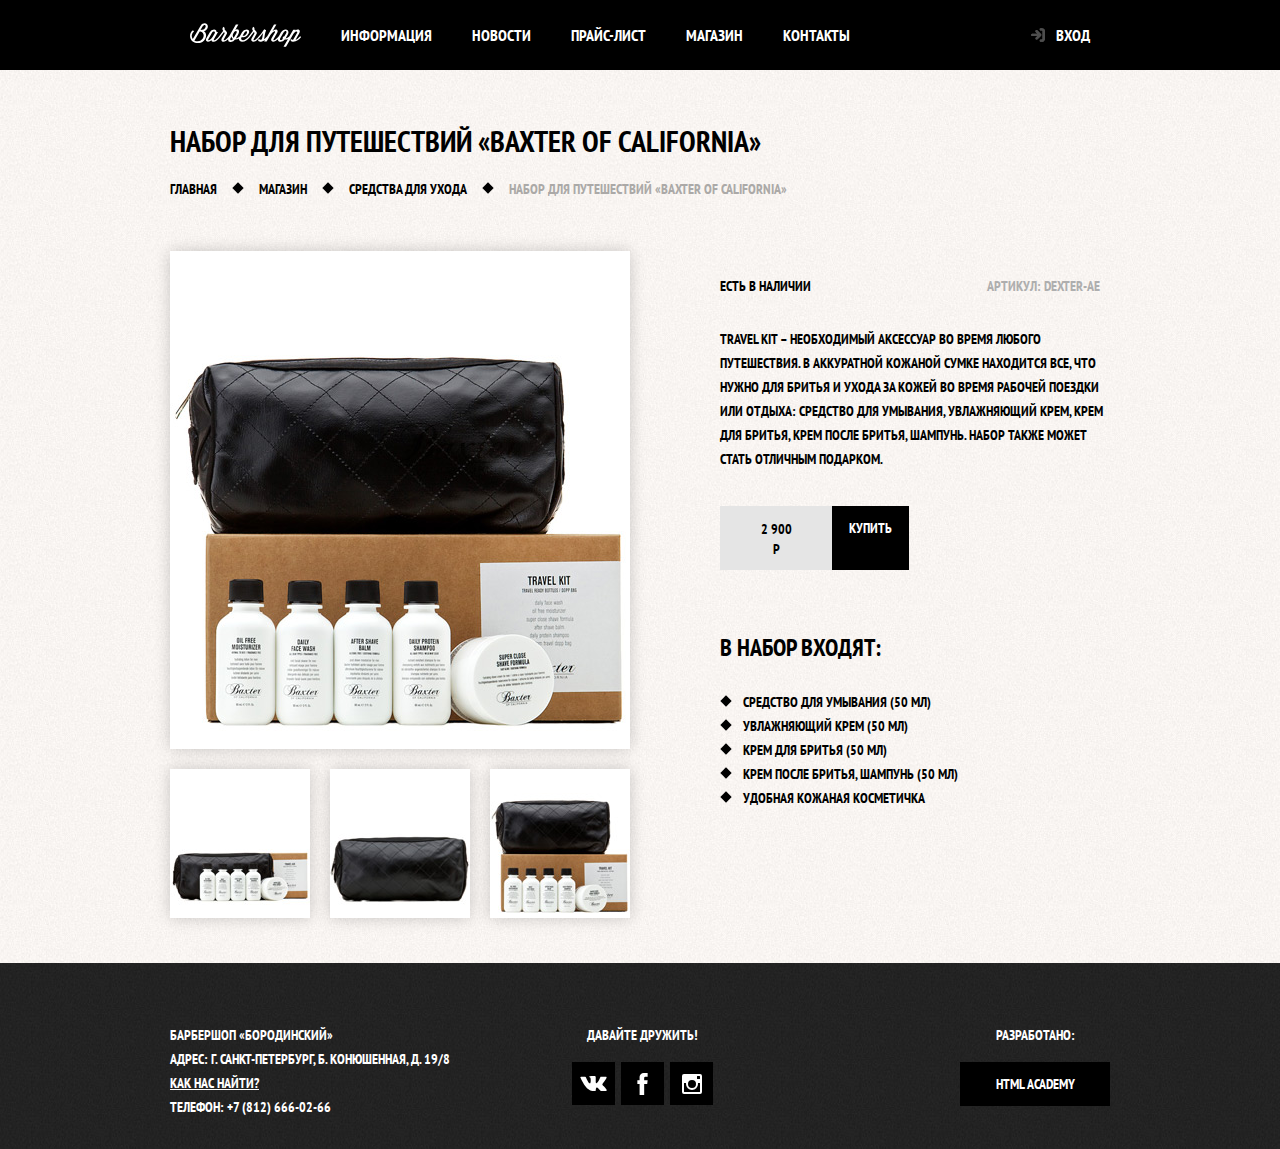
==== commit 75491fea: "Продублировал модальное окно с формой авторизации на внутренних страницах" ====
--- a/catalog-item.html
+++ b/catalog-item.html
@@ -13,8 +13,7 @@
   <header class="main-header">
     <nav class="main-navigation container">
       <a class="main-header-logo" href="index.html">
-        <img src="img/logo.svg" alt="Логотип барбершопа «Бородинский»" width="111"
-          height="24">
+        <img src="img/logo.svg" alt="Логотип барбершопа «Бородинский»" width="111" height="24">
       </a>
       <ul class="site-navigation">
         <li>
@@ -85,11 +84,9 @@
           <p class="product-article">Артикул: Dexter-ae</p>
         </div>
         <p class="product-text">
-          Travel Kit – необходимый аксессуар во время любого путешествия. В аккуратной
-          кожаной сумке находится все, что нужно для бритья и ухода за кожей во время
-          рабочей поездки или отдыха: средство для умывания, увлажняющий крем, крем
-          для бритья, крем после бритья, шампунь. Набор также может стать отличным
-          подарком.
+          Travel Kit – необходимый аксессуар во время любого путешествия. В аккуратной кожаной сумке находится все, что нужно для бритья
+          и ухода за кожей во время рабочей поездки или отдыха: средство для умывания, увлажняющий крем, крем для бритья,
+          крем после бритья, шампунь. Набор также может стать отличным подарком.
         </p>
         <p class="product-price">
           <b>2 900 р</b>
@@ -118,25 +115,34 @@
     <div class="footer-social">
       <b>Давайте дружить!</b>
       <ul>
-          <li>
-            <a class="social-button" href="#">
-              <span class="visually-hidden">Вконтакте</span>
-              <svg xmlns="http://www.w3.org/2000/svg" width="27" height="15" viewbox="0 0 26.14 14.91"><path d="M26 13.47l-.09-.17a13.55 13.55 0 0 0-2.6-3q-.87-.83-1.1-1.12A1 1 0 0 1 22 8a10.27 10.27 0 0 1 1.22-1.78l.88-1.16q2.35-3.13 2-4L26 .94a.8.8 0 0 0-.4-.22 2.14 2.14 0 0 0-.87 0h-3.92a.51.51 0 0 0-.27 0h-.3a.6.6 0 0 0-.15.14.93.93 0 0 0-.14.24 22.22 22.22 0 0 1-1.46 3.06q-.5.84-.93 1.46a7 7 0 0 1-.71.91 4.94 4.94 0 0 1-.52.47q-.23.18-.35.15l-.23-.05a.9.9 0 0 1-.31-.33 1.49 1.49 0 0 1-.16-.53V1.6a3.14 3.14 0 0 0 0-.62 2.12 2.12 0 0 0-.14-.44.73.73 0 0 0-.28-.33 1.57 1.57 0 0 0-.46-.18A9 9 0 0 0 12.57 0a8.93 8.93 0 0 0-3.25.33 1.83 1.83 0 0 0-.52.41q-.25.3-.07.33a1.67 1.67 0 0 1 1.16.59l.08.16a2.6 2.6 0 0 1 .19.63 6.32 6.32 0 0 1 .12 1 10.59 10.59 0 0 1 0 1.7q-.07.71-.13 1.1a2.21 2.21 0 0 1-.18.64 2.69 2.69 0 0 1-.16.3l-.07.07a1 1 0 0 1-.37.07.86.86 0 0 1-.46-.19 3.27 3.27 0 0 1-.56-.52 7 7 0 0 1-.66-.93q-.37-.6-.76-1.42l-.22-.39q-.2-.38-.56-1.11t-.62-1.43A.9.9 0 0 0 5.2.9h-.07a.93.93 0 0 0-.22-.16A1.44 1.44 0 0 0 4.6.65L.87.68A1 1 0 0 0 .1.94L0 1a.44.44 0 0 0 0 .22 1.08 1.08 0 0 0 .08.37Q.9 3.53 1.86 5.31t1.66 2.87Q4.23 9.27 5 10.24t1 1.24l.37.41.34.33a8.06 8.06 0 0 0 1 .78 16.34 16.34 0 0 0 1.4.9 7.6 7.6 0 0 0 1.79.72 6.19 6.19 0 0 0 2 .22h1.57a1.08 1.08 0 0 0 .72-.3l.05-.07a.9.9 0 0 0 .1-.25 1.38 1.38 0 0 0 0-.37 4.48 4.48 0 0 1 .09-1.05 2.77 2.77 0 0 1 .23-.71 1.74 1.74 0 0 1 .29-.4 1.19 1.19 0 0 1 .23-.2h.11a.86.86 0 0 1 .77.21 4.52 4.52 0 0 1 .83.79q.39.47.93 1.05a6.41 6.41 0 0 0 1 .87l.27.16a3.31 3.31 0 0 0 .71.3 1.53 1.53 0 0 0 .76.07l3.48-.05a1.58 1.58 0 0 0 .8-.17.68.68 0 0 0 .34-.37 1.06 1.06 0 0 0 0-.46 1.71 1.71 0 0 0-.1-.36z" fill="#fff"/></svg>
-            </a>
-          </li>
-          <li>
-            <a class="social-button" href="#">
-              <span class="visually-hidden">Фейсбук</span>
-              <svg xmlns="http://www.w3.org/2000/svg" width="19" height="22" viewbox="0 0 10.15 21.74"><path d="M3.34 1.12A4.77 4.77 0 0 1 6.53 0h3.61v3.81H7.81a1.07 1.07 0 0 0-1.09.83v2.55h3.42c-.08 1.23-.24 2.45-.41 3.67h-3v10.87H2.21V10.86H0V7.21h2.19V3.66a3.83 3.83 0 0 1 1.15-2.54z" fill="#fff"/></svg>
-            </a>
-          </li>
-          <li>
-            <a class="social-button" href="#">
-              <span class="visually-hidden">Инстаграм</span>
-              <svg xmlns="http://www.w3.org/2000/svg" width="20" height="20" viewbox="0 0 20 20"><path d="M18 0H2a2 2 0 0 0-2 2v16a2 2 0 0 0 2 2h16a2 2 0 0 0 2-2V2a2 2 0 0 0-2-2zm-8 6a4 4 0 1 1-4 4 4 4 0 0 1 4-4zM2.5 18a.47.47 0 0 1-.5-.5V9h2.1a3.4 3.4 0 0 0-.1 1 6 6 0 1 0 12 0 3.4 3.4 0 0 0-.1-1H18v8.5a.47.47 0 0 1-.5.5zM18 4.5a.47.47 0 0 1-.5.5h-2a.47.47 0 0 1-.5-.5v-2a.47.47 0 0 1 .5-.5h2a.47.47 0 0 1 .5.5z" fill="#fff"/></svg>
-            </a>
-          </li>
-        </ul>
+        <li>
+          <a class="social-button" href="#">
+            <span class="visually-hidden">Вконтакте</span>
+            <svg xmlns="http://www.w3.org/2000/svg" width="27" height="15" viewbox="0 0 26.14 14.91">
+              <path d="M26 13.47l-.09-.17a13.55 13.55 0 0 0-2.6-3q-.87-.83-1.1-1.12A1 1 0 0 1 22 8a10.27 10.27 0 0 1 1.22-1.78l.88-1.16q2.35-3.13 2-4L26 .94a.8.8 0 0 0-.4-.22 2.14 2.14 0 0 0-.87 0h-3.92a.51.51 0 0 0-.27 0h-.3a.6.6 0 0 0-.15.14.93.93 0 0 0-.14.24 22.22 22.22 0 0 1-1.46 3.06q-.5.84-.93 1.46a7 7 0 0 1-.71.91 4.94 4.94 0 0 1-.52.47q-.23.18-.35.15l-.23-.05a.9.9 0 0 1-.31-.33 1.49 1.49 0 0 1-.16-.53V1.6a3.14 3.14 0 0 0 0-.62 2.12 2.12 0 0 0-.14-.44.73.73 0 0 0-.28-.33 1.57 1.57 0 0 0-.46-.18A9 9 0 0 0 12.57 0a8.93 8.93 0 0 0-3.25.33 1.83 1.83 0 0 0-.52.41q-.25.3-.07.33a1.67 1.67 0 0 1 1.16.59l.08.16a2.6 2.6 0 0 1 .19.63 6.32 6.32 0 0 1 .12 1 10.59 10.59 0 0 1 0 1.7q-.07.71-.13 1.1a2.21 2.21 0 0 1-.18.64 2.69 2.69 0 0 1-.16.3l-.07.07a1 1 0 0 1-.37.07.86.86 0 0 1-.46-.19 3.27 3.27 0 0 1-.56-.52 7 7 0 0 1-.66-.93q-.37-.6-.76-1.42l-.22-.39q-.2-.38-.56-1.11t-.62-1.43A.9.9 0 0 0 5.2.9h-.07a.93.93 0 0 0-.22-.16A1.44 1.44 0 0 0 4.6.65L.87.68A1 1 0 0 0 .1.94L0 1a.44.44 0 0 0 0 .22 1.08 1.08 0 0 0 .08.37Q.9 3.53 1.86 5.31t1.66 2.87Q4.23 9.27 5 10.24t1 1.24l.37.41.34.33a8.06 8.06 0 0 0 1 .78 16.34 16.34 0 0 0 1.4.9 7.6 7.6 0 0 0 1.79.72 6.19 6.19 0 0 0 2 .22h1.57a1.08 1.08 0 0 0 .72-.3l.05-.07a.9.9 0 0 0 .1-.25 1.38 1.38 0 0 0 0-.37 4.48 4.48 0 0 1 .09-1.05 2.77 2.77 0 0 1 .23-.71 1.74 1.74 0 0 1 .29-.4 1.19 1.19 0 0 1 .23-.2h.11a.86.86 0 0 1 .77.21 4.52 4.52 0 0 1 .83.79q.39.47.93 1.05a6.41 6.41 0 0 0 1 .87l.27.16a3.31 3.31 0 0 0 .71.3 1.53 1.53 0 0 0 .76.07l3.48-.05a1.58 1.58 0 0 0 .8-.17.68.68 0 0 0 .34-.37 1.06 1.06 0 0 0 0-.46 1.71 1.71 0 0 0-.1-.36z"
+                fill="#fff" />
+            </svg>
+          </a>
+        </li>
+        <li>
+          <a class="social-button" href="#">
+            <span class="visually-hidden">Фейсбук</span>
+            <svg xmlns="http://www.w3.org/2000/svg" width="19" height="22" viewbox="0 0 10.15 21.74">
+              <path d="M3.34 1.12A4.77 4.77 0 0 1 6.53 0h3.61v3.81H7.81a1.07 1.07 0 0 0-1.09.83v2.55h3.42c-.08 1.23-.24 2.45-.41 3.67h-3v10.87H2.21V10.86H0V7.21h2.19V3.66a3.83 3.83 0 0 1 1.15-2.54z"
+                fill="#fff" />
+            </svg>
+          </a>
+        </li>
+        <li>
+          <a class="social-button" href="#">
+            <span class="visually-hidden">Инстаграм</span>
+            <svg xmlns="http://www.w3.org/2000/svg" width="20" height="20" viewbox="0 0 20 20">
+              <path d="M18 0H2a2 2 0 0 0-2 2v16a2 2 0 0 0 2 2h16a2 2 0 0 0 2-2V2a2 2 0 0 0-2-2zm-8 6a4 4 0 1 1-4 4 4 4 0 0 1 4-4zM2.5 18a.47.47 0 0 1-.5-.5V9h2.1a3.4 3.4 0 0 0-.1 1 6 6 0 1 0 12 0 3.4 3.4 0 0 0-.1-1H18v8.5a.47.47 0 0 1-.5.5zM18 4.5a.47.47 0 0 1-.5.5h-2a.47.47 0 0 1-.5-.5v-2a.47.47 0 0 1 .5-.5h2a.47.47 0 0 1 .5.5z"
+                fill="#fff" />
+            </svg>
+          </a>
+        </li>
+      </ul>
     </div>
     <p class="footer-copyright">
       <b>Разработано:</b>
@@ -146,7 +152,7 @@
 
   <section class="modal modal-login">
     <h2>Личный кабинет</h2>
-    <p>Введите свой логин и пароль.</p>
+    <p class="modal-description">Введите пожалуйста свой логин и пароль.</p>
     <form class="login-form" action="https://echo.htmlacademy.ru" method="post">
       <p>
         <label class="visually-hidden" for="user-login">Логин</label>
@@ -156,8 +162,8 @@
         <label class="visually-hidden" for="user-password">Пароль</label>
         <input class="login-icon-password" id="user-password" type="password" name="password" placeholder="Пароль">
       </p>
-      <p class="login-password-info">
-        <label>
+      <p class="login-help">
+        <label class="login-checkbox">
           <input class="visually-hidden" type="checkbox" name="remember">
           <span class="checkbox-indicator"></span>
           Запомните меня
--- a/css/style.css
+++ b/css/style.css
@@ -227,7 +227,7 @@
   background-position: 0 0;
 }
 
-.modal h2 {
+.modal-login h2 {
   font-size: 30px;
   line-height: 42px;
 }
@@ -240,6 +240,7 @@
 
   background-color: #f9f6f3;
   border: 2px solid #000000;
+  outline: none;
 }
 
 .login-form input[type="text"]:focus,
@@ -1153,3 +1154,173 @@
   background-color: #000000;
   transform: rotate(45deg);
 }
+
+/* 3.16 модальные окна */
+
+.modal {
+  position: fixed;
+
+  box-shadow: 0 30px 50px rgba(0, 0, 0, 0.7);
+}
+
+/* 3.16.1 модальное окно с формой авторизации */
+
+.modal-login {
+  top: 120px;
+  left: 50%;
+  /* временно */
+
+  display: none;
+  width: 300px;
+  margin-left: -230px;  /* общая ширина = width (300) + padding-left (80) + padding-right (80) = 460 */
+  padding: 50px 80px;
+}
+
+.modal-close {
+  position: absolute;
+  top: 0;
+  right: -34px;
+
+  width: 22px;
+  height: 22px;
+
+  font-size: 0;
+
+  background-color: transparent;
+  border: none;
+  cursor: pointer;
+}
+
+.modal-close::before,
+.modal-close::after {
+  content: "";
+  position: absolute;
+  top: 10px;
+  left: 2px;
+
+  width: 19px;
+  height: 3px;
+
+  background-color: #d0d0d0;
+}
+
+.modal-close::before {
+  transform: rotate(45deg);
+}
+
+.modal-close::after {
+  transform: rotate(-45deg);
+}
+
+.modal-login h2 {
+  margin: 0;
+  margin-bottom: 20px;
+}
+
+.modal-description {
+  margin: 0;
+  margin-bottom: 10px;
+}
+
+.login-form p {
+  margin: 0;
+  margin-bottom: 10px;
+}
+
+.login-form input[type="text"],
+.login-form input[type="password"] {
+  box-sizing: border-box;
+  width: 100%;
+  padding: 10px 15px;
+  padding-right: 40px;
+}
+
+.login-icon-user {
+  background-image: url("../img/icon-user.svg");
+  background-repeat: no-repeat;
+  background-position: 270px center;
+}
+
+.login-icon-password {
+  background-image: url("../img/icon-lock.svg");
+  background-repeat: no-repeat;
+  background-position: 270px center;
+}
+
+.login-form .login-help {
+  display: flex;
+  flex-wrap: wrap;
+  justify-content: space-between;
+  margin: 15px 0;
+}
+
+.login-checkbox {
+  position: relative;
+
+  padding-left: 30px;
+
+  cursor: pointer;
+}
+
+.login-checkbox input[type="checkbox"] + .checkbox-indicator {
+  position: absolute;
+  top: 0;
+  left: 0;
+
+  width: 17px;
+  height: 17px;
+
+  border: 2px solid #000000;
+}
+
+.login-checkbox input[type="checkbox"]:focus + .checkbox-indicator {
+  border-color: #663d15;
+  outline: thin dotted;
+  outline: 5px auto -webkit-focus-ring-color;
+}
+
+.login-checkbox input[type="checkbox"]:checked + .checkbox-indicator::before,
+.login-checkbox input[type="checkbox"]:checked + .checkbox-indicator::after {
+  content: "";
+  position: absolute;
+  top: 8px;
+  left: 1px;
+
+  width: 15px;
+  height: 2px;
+
+  background-color: #000000;
+}
+
+.login-checkbox input[type="checkbox"]:checked + .checkbox-indicator::before {
+  transform: rotate(45deg);
+}
+
+.login-checkbox input[type="checkbox"]:checked + .checkbox-indicator::after {
+  transform: rotate(-45deg);
+}
+
+.login-form .button {
+  width: 100%;
+  margin-right: 0;
+}
+
+/* 3.16.2 модальное окно с картой */
+
+.modal-map {
+  top: 50%;
+  left: 50%;
+  /* временно  */
+
+  display: none;
+  width: 766px;
+  height: 560px;
+  margin-top: -280px;
+  margin-left: -390px; /* 390 = (766 + 7 + 7) / 2 */
+
+  border: 7px solid #ffffff;
+}
+
+.modal-map p {
+  margin: 0;
+}
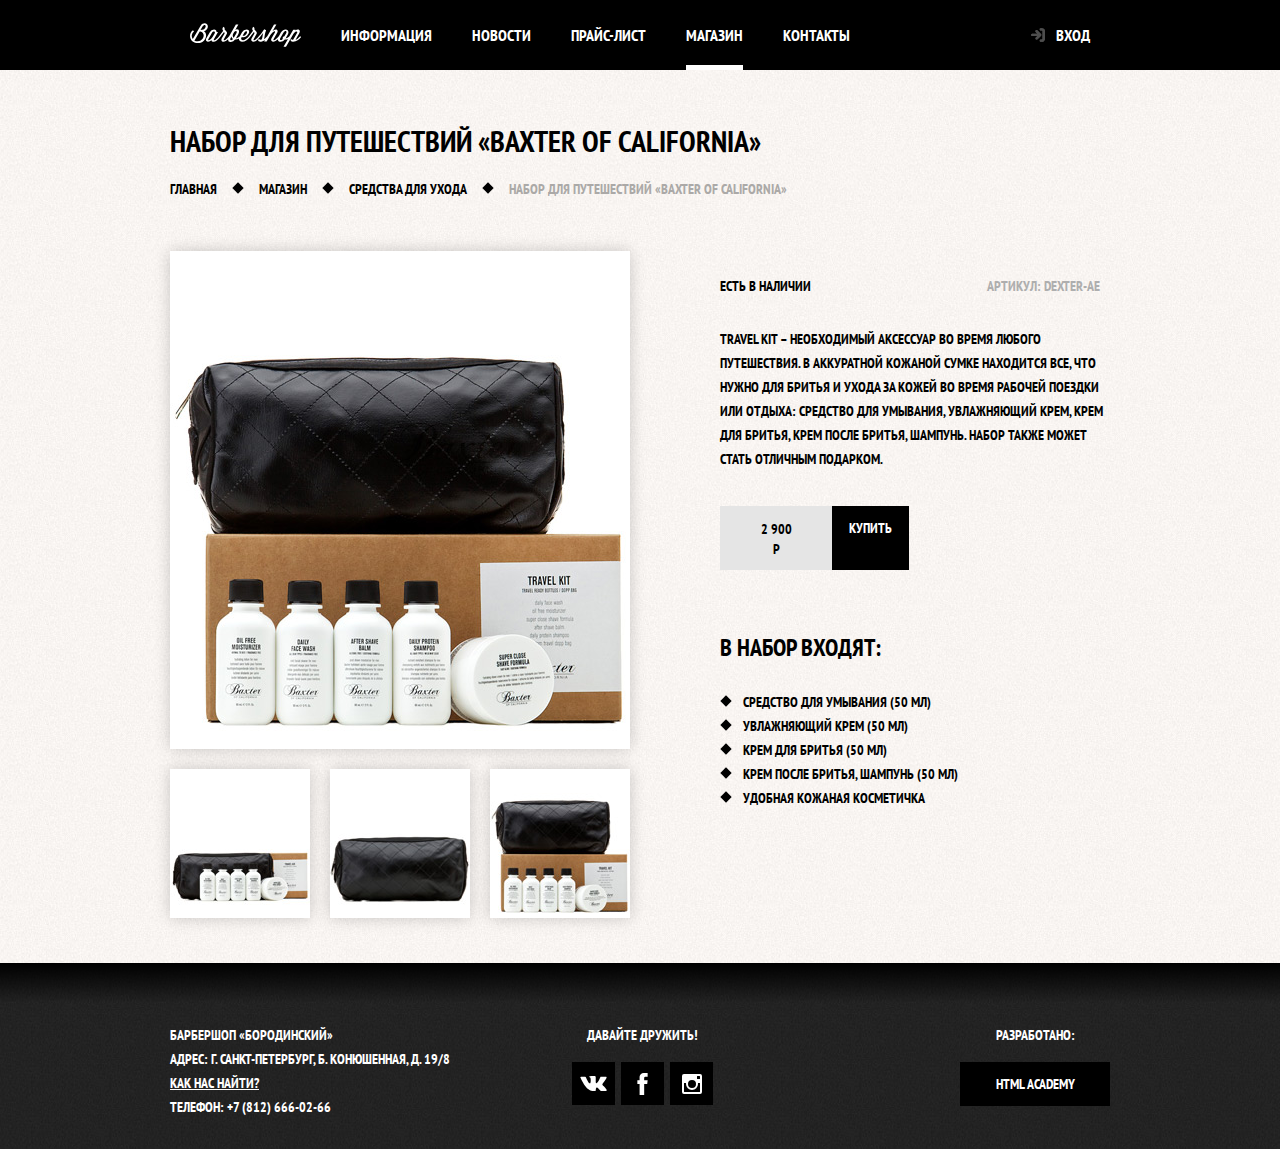
==== commit 779aa115: "Перенёс скрипт для формы авторизации в отдельный файл и подключил его на всех страницах" ====
--- a/catalog-item.html
+++ b/catalog-item.html
@@ -174,6 +174,7 @@
     </form>
     <button class="modal-close" type="button">Закрыть</button>
   </section>
+  <script src="js/login.js"></script>
 </body>
 
 </html>
--- a/css/style.css
+++ b/css/style.css
@@ -111,6 +111,26 @@
   background-color: #242424;
 }
 
+.site-navigation-current {
+  position: relative;
+}
+
+.site-navigation-current a:not([href]) {
+  background-color: #000000;
+}
+
+.site-navigation-current::after {
+  content: "";
+  position: absolute;
+  right: 20px;
+  bottom: 0;
+  left: 20px;
+
+  height: 5px;
+
+  background-color: #ffffff;
+}
+
 /* 1.3 базовая стилизация раздела преимуществ */
 
 .features-list {
@@ -181,6 +201,13 @@
   background-image: url("../img/bg-footer.jpg");
   background-repeat: repeat;
   background-position: 0 0;
+}
+
+.inner-page .main-footer {
+  background-image: linear-gradient(to bottom, #000000, transparent),
+  url("../img/bg-footer.jpg");
+  background-repeat: repeat-x, repeat;
+  background-size: 10px 40px, auto;
 }
 
 .footer-contacts a {
@@ -1159,8 +1186,19 @@
 
 .modal {
   position: fixed;
-
+  display: none;
   box-shadow: 0 30px 50px rgba(0, 0, 0, 0.7);
+}
+
+.modal-show {
+  display: block;
+  animation-name: bounce;
+  animation-duration: 0.6s;
+}
+
+.modal-error {
+  animation-name: shake;
+  animation-duration: 0.6s;
 }
 
 /* 3.16.1 модальное окно с формой авторизации */
@@ -1168,9 +1206,6 @@
 .modal-login {
   top: 120px;
   left: 50%;
-  /* временно */
-
-  display: none;
   width: 300px;
   margin-left: -230px;  /* общая ширина = width (300) + padding-left (80) + padding-right (80) = 460 */
   padding: 50px 80px;
@@ -1310,9 +1345,7 @@
 .modal-map {
   top: 50%;
   left: 50%;
-  /* временно  */
-
-  display: none;
+
   width: 766px;
   height: 560px;
   margin-top: -280px;
@@ -1324,3 +1357,184 @@
 .modal-map p {
   margin: 0;
 }
+
+/* 3.17 контентная страница */
+
+.inner-page-container {
+  margin-bottom: 55px;
+}
+
+.inner-content {
+  margin-bottom: 75px;
+}
+
+/* 3.17.1 вертикальный ритм */
+
+.inner-content h2 {
+  margin-top: 60px;
+  margin-bottom: 30px;
+
+  font-size: 24px;
+  line-height: 30px;
+}
+
+.inner-content h3 {
+  /* на макете нет, на всякий случай */
+  margin-top: 60px;
+  margin-bottom: 30px;
+
+  font-size: 20px;
+  line-height: 24px;
+}
+
+.inner-content h2 + h3 {
+  /* на макете нет, на всякий случай */
+  margin-top: 30px;
+}
+
+.inner-content p {
+  margin: 14px 0;
+}
+
+.inner-content table {
+  border-collapse: collapse;
+}
+
+.inner-content td {
+  padding: 10px 15px;
+
+  border: 2px solid #000000;
+}
+
+/* 3.17.2 нестандартный заголовок */
+
+.inner-content .big-heading {
+  display: flex;
+  align-items: center;
+  font-size: 48px;
+  line-height: 48px;
+  text-align: center;
+  margin-top: 55px;
+  margin-bottom: 65px;
+}
+
+.inner-content .big-heading::before,
+.inner-content .big-heading::after {
+  content: "";
+  flex-grow: 1;
+  flex-shrink: 0;
+  width: 50px;
+  height: 2px;
+  background-color: #000000;
+}
+
+.inner-content .big-heading::before {
+  margin-right: 25px;
+}
+
+.inner-content .big-heading::after {
+  margin-left: 25px;
+}
+
+/* 3.17.3 нестандартный список */
+
+.custom-list-1 {
+  margin: 14px 0;
+  padding: 0;
+  list-style: none;
+}
+
+.custom-list-1 li {
+  position: relative;
+  margin-bottom: 15px;
+  padding-left: 20px;
+}
+
+.custom-list-1 li::before {
+  content: "";
+  position: absolute;
+  top: 8px;
+  left: 0;
+  width: 8px;
+  height: 8px;
+  background-color: #000000;
+  transform: rotate(45deg);
+}
+
+/* 3.17.4 нестандартная таблица */
+
+.custom-table-1 {
+  width: 100%;
+}
+
+.custom-table-1 td {
+  width: 50%;
+}
+
+.custom-table-1 td:last-child {
+  text-align: center;
+}
+
+/* 3.17.5 сетка контентной страницы */
+
+.inner-columns {
+  display: flex;
+  flex-wrap: wrap;
+  justify-content: space-between;
+  margin: 60px 0;
+}
+
+.inner-column-right,
+.inner-column-left {
+  width: 460px;
+}
+
+.inner-column-right *:first-child,
+.inner-column-left *:first-child {
+  margin-top: 0;
+}
+
+.inner-column-right *:last-child,
+.inner-column-left *:last-child {
+  margin-bottom: 0;
+}
+
+.inner-columns > h2:first-child {
+  width: 460px;
+  margin-top: 0;
+  margin-right: 460px;
+  /* margin-right: calc(100%) - 460px; - в Хроме не сработало */
+}
+
+.inner-content .short-text {
+  padding-right: 80px;
+}
+
+/* анимации */
+
+@keyframes bounce {
+  0% {
+    transform: translateY(-2000px);
+  }
+  70% {
+    transform: translateY(30px);
+  }
+  90% {
+    transform: translateY(-10px);
+  }
+  100% {
+    transform: translateY(0);
+  }
+}
+
+@keyframes shake {
+  0%, 100% {
+    transform: translateX(0);
+  }
+  10%, 30%, 50%, 70%, 90% {
+    transform: translateX(-10px);
+  }
+  20%, 40%, 60%, 80% {
+    transform: translateX(10px);
+  }
+}
